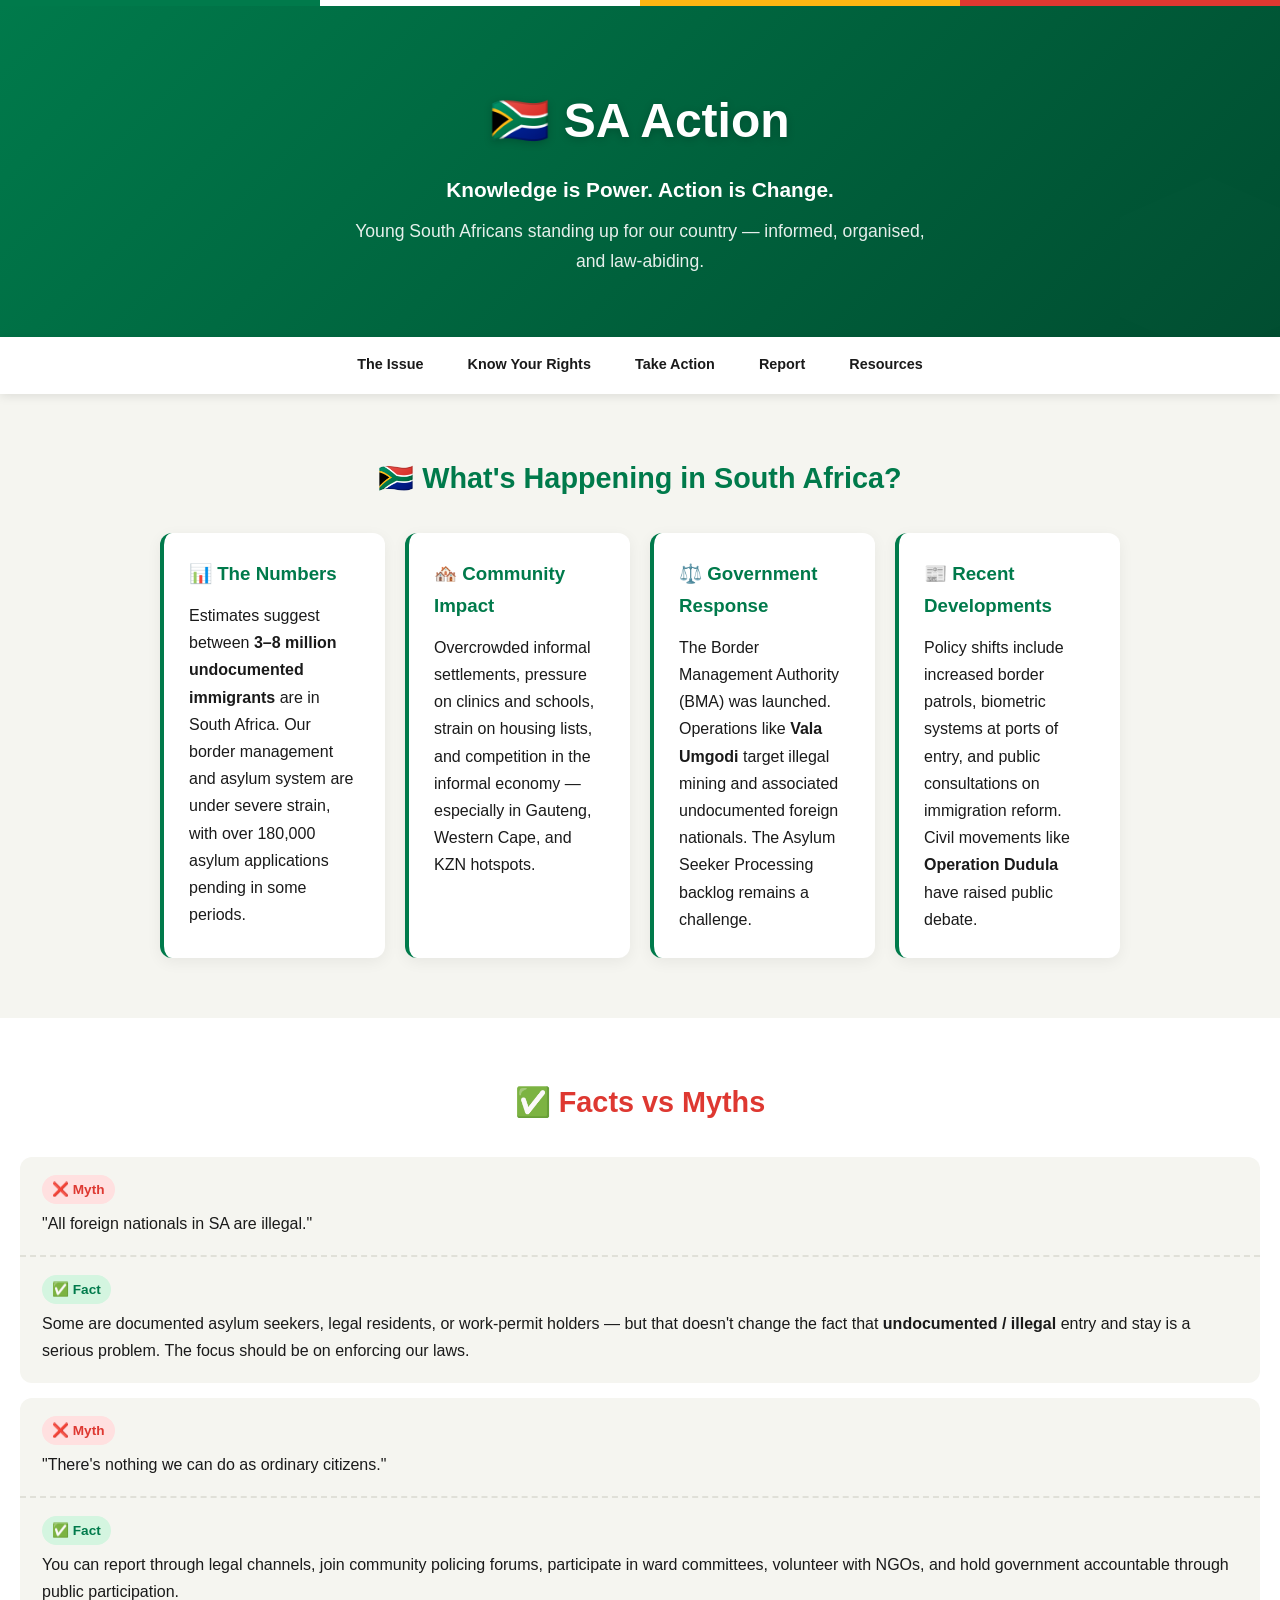
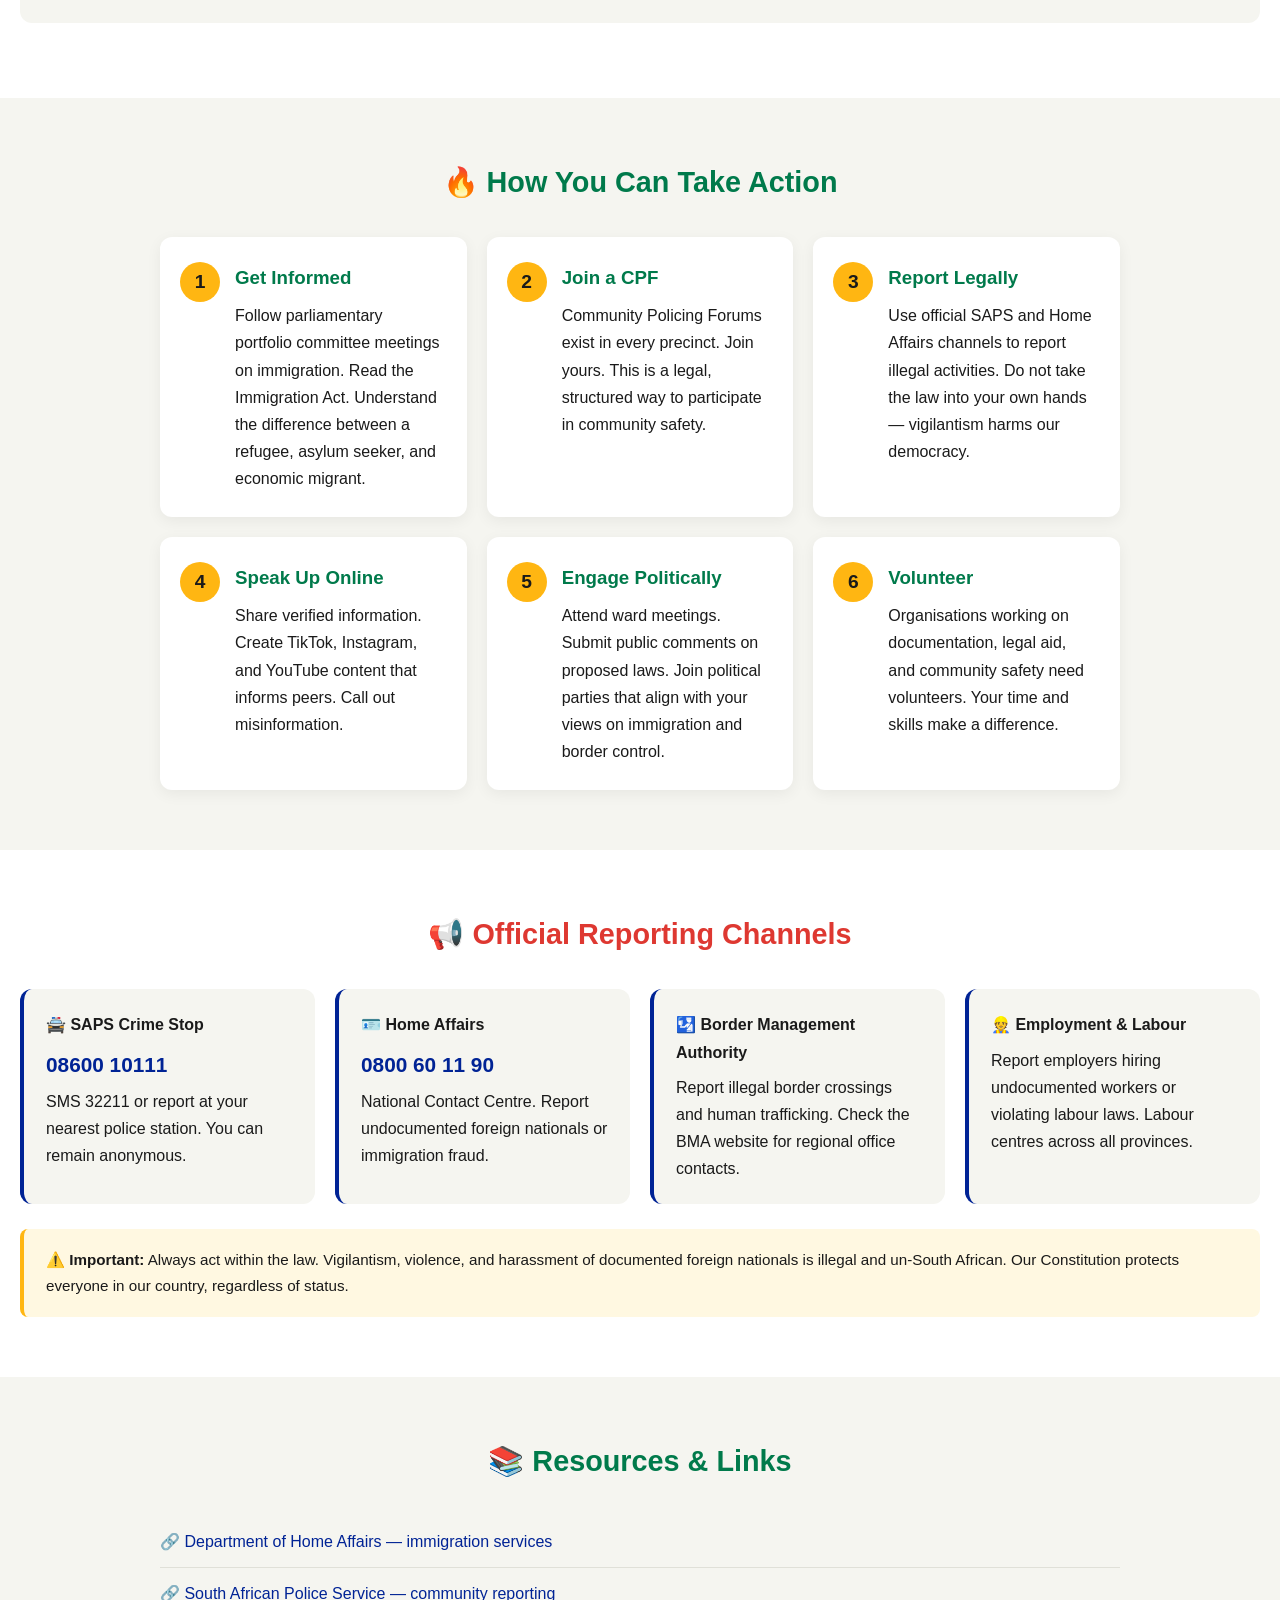
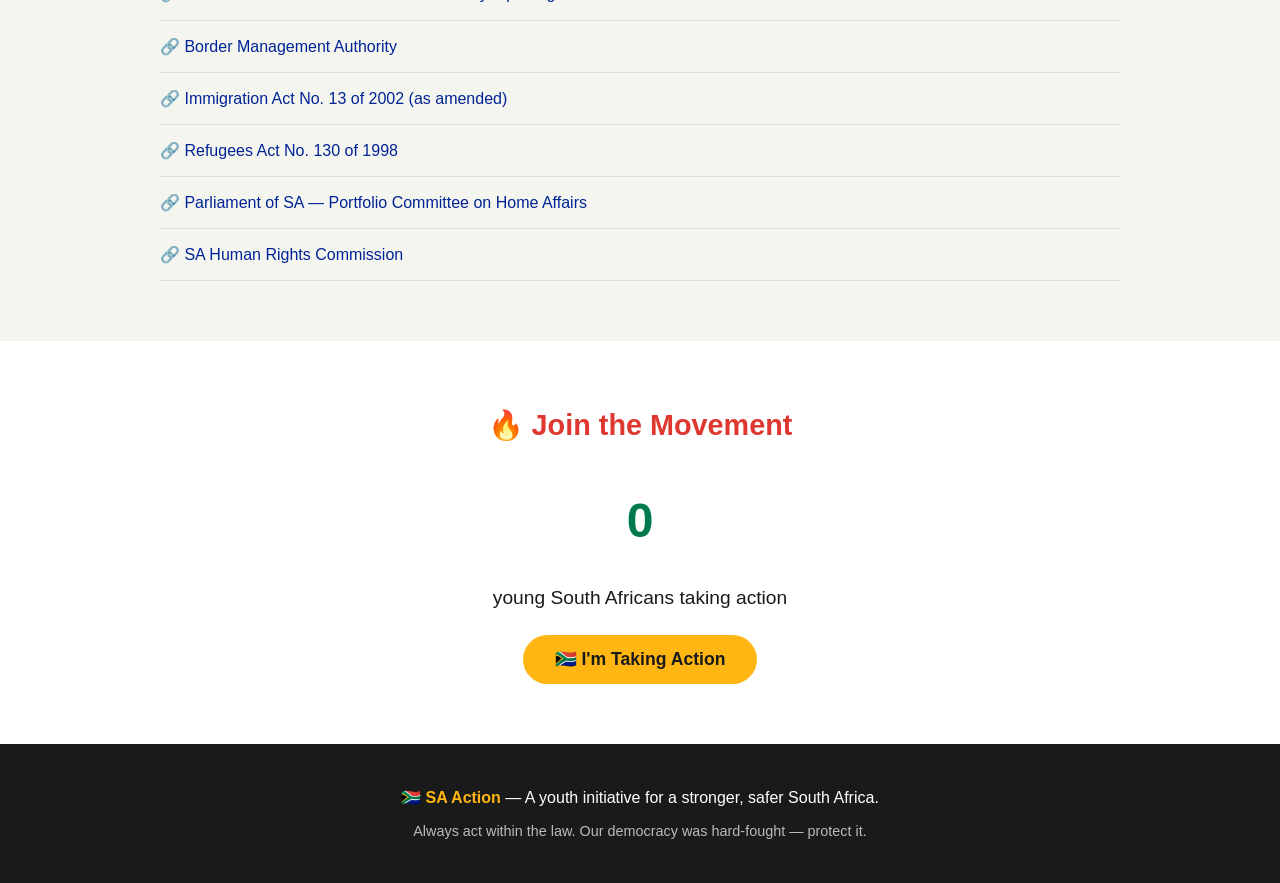
==== index.html @ 9933a2a9 "fix: 'many' -> 'some' in facts vs myths" ====
<!DOCTYPE html>
<html lang="en-ZA">
<head>
    <meta charset="UTF-8">
    <meta name="viewport" content="width=device-width, initial-scale=1.0">
    <title>SA Action — Youth for a Stronger South Africa 🇿🇦</title>
    <link rel="stylesheet" href="style.css">
</head>
<body>
    <header class="hero">
        <div class="flag-bar"></div>
        <div class="hero-content">
            <h1>🇿🇦 SA Action</h1>
            <p class="subtitle">Knowledge is Power. Action is Change.</p>
            <p class="tagline">Young South Africans standing up for our country — informed, organised, and law-abiding.</p>
        </div>
    </header>

    <nav class="nav-bar" id="navBar">
        <a href="#the-issue">The Issue</a>
        <a href="#know-your-rights">Know Your Rights</a>
        <a href="#take-action">Take Action</a>
        <a href="#report">Report</a>
        <a href="#resources">Resources</a>
    </nav>

    <main>
        <!-- SECTION 1: THE ISSUE -->
        <section id="the-issue" class="section">
            <h2>🇿🇦 What's Happening in South Africa?</h2>
            <div class="card-grid">
                <div class="card">
                    <h3>📊 The Numbers</h3>
                    <p>Estimates suggest between <strong>3–8 million undocumented immigrants</strong> are in South Africa. Our border management and asylum system are under severe strain, with over 180,000 asylum applications pending in some periods.</p>
                </div>
                <div class="card">
                    <h3>🏘️ Community Impact</h3>
                    <p>Overcrowded informal settlements, pressure on clinics and schools, strain on housing lists, and competition in the informal economy — especially in Gauteng, Western Cape, and KZN hotspots.</p>
                </div>
                <div class="card">
                    <h3>⚖️ Government Response</h3>
                    <p>The Border Management Authority (BMA) was launched. Operations like <strong>Vala Umgodi</strong> target illegal mining and associated undocumented foreign nationals. The Asylum Seeker Processing backlog remains a challenge.</p>
                </div>
                <div class="card">
                    <h3>📰 Recent Developments</h3>
                    <p>Policy shifts include increased border patrols, biometric systems at ports of entry, and public consultations on immigration reform. Civil movements like <strong>Operation Dudula</strong> have raised public debate.</p>
                </div>
            </div>
        </section>

        <!-- SECTION 2: FACTS vs MYTHS -->
        <section id="facts" class="section alt-bg">
            <h2>✅ Facts vs Myths</h2>
            <div class="fact-myth">
                <div class="myth">
                    <span class="label myth-label">❌ Myth</span>
                    <p>"All foreign nationals in SA are illegal."</p>
                </div>
                <div class="fact">
                    <span class="label fact-label">✅ Fact</span>
                    <p>Some are documented asylum seekers, legal residents, or work-permit holders — but that doesn't change the fact that <strong>undocumented / illegal</strong> entry and stay is a serious problem. The focus should be on enforcing our laws.</p>
                </div>
            </div>
            <div class="fact-myth">
                <div class="myth">
                    <span class="label myth-label">❌ Myth</span>
                    <p>"There's nothing we can do as ordinary citizens."</p>
                </div>
                <div class="fact">
                    <span class="label fact-label">✅ Fact</span>
                    <p>You can report through legal channels, join community policing forums, participate in ward committees, volunteer with NGOs, and hold government accountable through public participation.</p>
                </div>
            </div>
        </section>

        <!-- SECTION 3: TAKE ACTION -->
        <section id="take-action" class="section">
            <h2>🔥 How You Can Take Action</h2>
            <div class="action-steps">
                <div class="step">
                    <span class="step-num">1</span>
                    <h3>Get Informed</h3>
                    <p>Follow parliamentary portfolio committee meetings on immigration. Read the Immigration Act. Understand the difference between a refugee, asylum seeker, and economic migrant.</p>
                </div>
                <div class="step">
                    <span class="step-num">2</span>
                    <h3>Join a CPF</h3>
                    <p>Community Policing Forums exist in every precinct. Join yours. This is a legal, structured way to participate in community safety.</p>
                </div>
                <div class="step">
                    <span class="step-num">3</span>
                    <h3>Report Legally</h3>
                    <p>Use official SAPS and Home Affairs channels to report illegal activities. Do not take the law into your own hands — vigilantism harms our democracy.</p>
                </div>
                <div class="step">
                    <span class="step-num">4</span>
                    <h3>Speak Up Online</h3>
                    <p>Share verified information. Create TikTok, Instagram, and YouTube content that informs peers. Call out misinformation.</p>
                </div>
                <div class="step">
                    <span class="step-num">5</span>
                    <h3>Engage Politically</h3>
                    <p>Attend ward meetings. Submit public comments on proposed laws. Join political parties that align with your views on immigration and border control.</p>
                </div>
                <div class="step">
                    <span class="step-num">6</span>
                    <h3>Volunteer</h3>
                    <p>Organisations working on documentation, legal aid, and community safety need volunteers. Your time and skills make a difference.</p>
                </div>
            </div>
        </section>

        <!-- SECTION 4: REPORT -->
        <section id="report" class="section alt-bg">
            <h2>📢 Official Reporting Channels</h2>
            <div class="contact-grid">
                <div class="contact-card">
                    <h3>🚔 SAPS Crime Stop</h3>
                    <p class="phone">08600 10111</p>
                    <p>SMS 32211 or report at your nearest police station. You can remain anonymous.</p>
                </div>
                <div class="contact-card">
                    <h3>🪪 Home Affairs</h3>
                    <p class="phone">0800 60 11 90</p>
                    <p>National Contact Centre. Report undocumented foreign nationals or immigration fraud.</p>
                </div>
                <div class="contact-card">
                    <h3>🛂 Border Management Authority</h3>
                    <p>Report illegal border crossings and human trafficking. Check the BMA website for regional office contacts.</p>
                </div>
                <div class="contact-card">
                    <h3>👷 Employment & Labour</h3>
                    <p>Report employers hiring undocumented workers or violating labour laws. Labour centres across all provinces.</p>
                </div>
            </div>
            <div class="warning-box">
                <strong>⚠️ Important:</strong> Always act within the law. Vigilantism, violence, and harassment of documented foreign nationals is illegal and un-South African. Our Constitution protects everyone in our country, regardless of status.
            </div>
        </section>

        <!-- SECTION 5: RESOURCES -->
        <section id="resources" class="section">
            <h2>📚 Resources & Links</h2>
            <ul class="resource-list">
                <li><a href="#">🔗 Department of Home Affairs — immigration services</a></li>
                <li><a href="#">🔗 South African Police Service — community reporting</a></li>
                <li><a href="#">🔗 Border Management Authority</a></li>
                <li><a href="#">🔗 Immigration Act No. 13 of 2002 (as amended)</a></li>
                <li><a href="#">🔗 Refugees Act No. 130 of 1998</a></li>
                <li><a href="#">🔗 Parliament of SA — Portfolio Committee on Home Affairs</a></li>
                <li><a href="#">🔗 SA Human Rights Commission</a></li>
            </ul>
        </section>
    </main>

    <footer>
        <p>🇿🇦 <strong>SA Action</strong> — A youth initiative for a stronger, safer South Africa.</p>
        <p class="footer-note">Always act within the law. Our democracy was hard-fought — protect it.</p>
    </footer>

    <script src="script.js"></script>
</body>
</html>
---- style.css ----
/* ===== SA Action - Youth for a Stronger South Africa ===== */

:root {
    --green: #007A4B;
    --gold: #FFB612;
    --red: #DE3831;
    --blue: #002395;
    --black: #1a1a1a;
    --white: #ffffff;
    --off-white: #f5f5f0;
    --gray: #666;
    --light-gray: #e0e0d8;
}

* { margin: 0; padding: 0; box-sizing: border-box; }

body {
    font-family: -apple-system, BlinkMacSystemFont, 'Segoe UI', Roboto, sans-serif;
    line-height: 1.7;
    color: var(--black);
    background: var(--off-white);
}

/* ===== Flag Bar ===== */
.flag-bar {
    height: 6px;
    background: linear-gradient(90deg, var(--green) 0%, var(--green) 25%, var(--white) 25%, var(--white) 50%, var(--gold) 50%, var(--gold) 75%, var(--red) 75%, var(--red) 100%);
    position: absolute;
    top: 0;
    left: 0;
    right: 0;
}

/* ===== Hero ===== */
.hero {
    background: linear-gradient(135deg, var(--green), #004d30);
    color: var(--white);
    padding: 80px 20px 60px;
    text-align: center;
    position: relative;
    overflow: hidden;
}

.hero::after {
    content: '';
    position: absolute;
    bottom: -30px;
    right: -30px;
    width: 200px;
    height: 200px;
    background: url("data:image/svg+xml,%3Csvg xmlns='http://www.w3.org/2000/svg' viewBox='0 0 100 100'%3E%3Cpolygon points='50,5 95,25 95,75 50,95 5,75 5,25' fill='%23ffffff10'/%3E%3C/svg%3E") no-repeat;
    opacity: 0.1;
}

.hero h1 {
    font-size: 3em;
    margin-bottom: 10px;
    text-shadow: 0 2px 8px rgba(0,0,0,0.2);
}

.subtitle {
    font-size: 1.3em;
    font-weight: 600;
    margin-bottom: 10px;
}

.tagline {
    font-size: 1.1em;
    opacity: 0.9;
    max-width: 600px;
    margin: 0 auto;
}

/* ===== Navigation ===== */
.nav-bar {
    background: var(--white);
    display: flex;
    justify-content: center;
    gap: 0;
    padding: 0;
    position: sticky;
    top: 0;
    z-index: 100;
    box-shadow: 0 2px 10px rgba(0,0,0,0.1);
    overflow-x: auto;
}

.nav-bar a {
    color: var(--black);
    text-decoration: none;
    padding: 15px 22px;
    font-weight: 600;
    font-size: 0.9em;
    border-bottom: 3px solid transparent;
    transition: all 0.2s;
    white-space: nowrap;
}

.nav-bar a:hover {
    border-bottom-color: var(--gold);
    background: rgba(255, 182, 18, 0.1);
}

/* ===== Sections ===== */
.section {
    padding: 60px 20px;
    max-width: 1000px;
    margin: 0 auto;
}

.section h2 {
    font-size: 1.8em;
    margin-bottom: 30px;
    color: var(--green);
    text-align: center;
}

.alt-bg {
    background: var(--white);
    max-width: 100%;
    padding: 60px 20px;
}

.alt-bg h2 {
    color: var(--red);
}

/* ===== Card Grid ===== */
.card-grid {
    display: grid;
    grid-template-columns: repeat(auto-fit, minmax(220px, 1fr));
    gap: 20px;
}

.card {
    background: var(--white);
    padding: 25px;
    border-radius: 12px;
    box-shadow: 0 4px 15px rgba(0,0,0,0.06);
    border-left: 4px solid var(--green);
    transition: transform 0.2s;
}

.card:hover {
    transform: translateY(-3px);
}

.card h3 {
    margin-bottom: 12px;
    color: var(--green);
}

/* ===== Fact vs Myth ===== */
.fact-myth {
    background: var(--off-white);
    border-radius: 12px;
    margin-bottom: 15px;
    overflow: hidden;
}

.myth, .fact {
    padding: 18px 22px;
}

.myth {
    border-bottom: 2px dashed var(--light-gray);
}

.label {
    display: inline-block;
    font-weight: 700;
    font-size: 0.85em;
    padding: 3px 10px;
    border-radius: 20px;
    margin-bottom: 6px;
}

.myth-label { background: #ffe0e0; color: var(--red); }
.fact-label { background: #d4f5e0; color: var(--green); }

/* ===== Action Steps ===== */
.action-steps {
    display: grid;
    grid-template-columns: repeat(auto-fit, minmax(280px, 1fr));
    gap: 20px;
}

.step {
    background: var(--white);
    padding: 25px;
    border-radius: 12px;
    box-shadow: 0 4px 15px rgba(0,0,0,0.06);
    position: relative;
    padding-left: 75px;
}

.step-num {
    position: absolute;
    left: 20px;
    top: 25px;
    width: 40px;
    height: 40px;
    background: var(--gold);
    color: var(--black);
    border-radius: 50%;
    display: flex;
    align-items: center;
    justify-content: center;
    font-weight: 800;
    font-size: 1.2em;
}

.step h3 {
    margin-bottom: 8px;
    color: var(--green);
}

/* ===== Contact Grid ===== */
.contact-grid {
    display: grid;
    grid-template-columns: repeat(auto-fit, minmax(220px, 1fr));
    gap: 20px;
    margin-bottom: 25px;
}

.contact-card {
    background: var(--off-white);
    padding: 22px;
    border-radius: 12px;
    border-left: 4px solid var(--blue);
}

.contact-card h3 {
    margin-bottom: 8px;
    font-size: 1em;
}

.phone {
    font-size: 1.3em;
    font-weight: 700;
    color: var(--blue);
    margin-bottom: 6px;
}

/* ===== Warning ===== */
.warning-box {
    background: #fff8e1;
    border-left: 4px solid var(--gold);
    padding: 18px 22px;
    border-radius: 8px;
    font-size: 0.95em;
}

/* ===== Resource List ===== */
.resource-list {
    list-style: none;
}

.resource-list li {
    padding: 12px 0;
    border-bottom: 1px solid var(--light-gray);
}

.resource-list a {
    color: var(--blue);
    text-decoration: none;
    font-weight: 500;
}

.resource-list a:hover {
    color: var(--green);
    text-decoration: underline;
}

/* ===== Footer ===== */
footer {
    background: var(--black);
    color: var(--white);
    text-align: center;
    padding: 40px 20px;
}

footer strong {
    color: var(--gold);
}

.footer-note {
    font-size: 0.9em;
    opacity: 0.7;
    margin-top: 8px;
}

/* ===== Responsive ===== */
@media (max-width: 600px) {
    .hero h1 { font-size: 2.2em; }
    .nav-bar a { padding: 12px 14px; font-size: 0.8em; }
    .section { padding: 40px 16px; }
    .step { padding-left: 65px; }
    .step-num { left: 15px; }
}
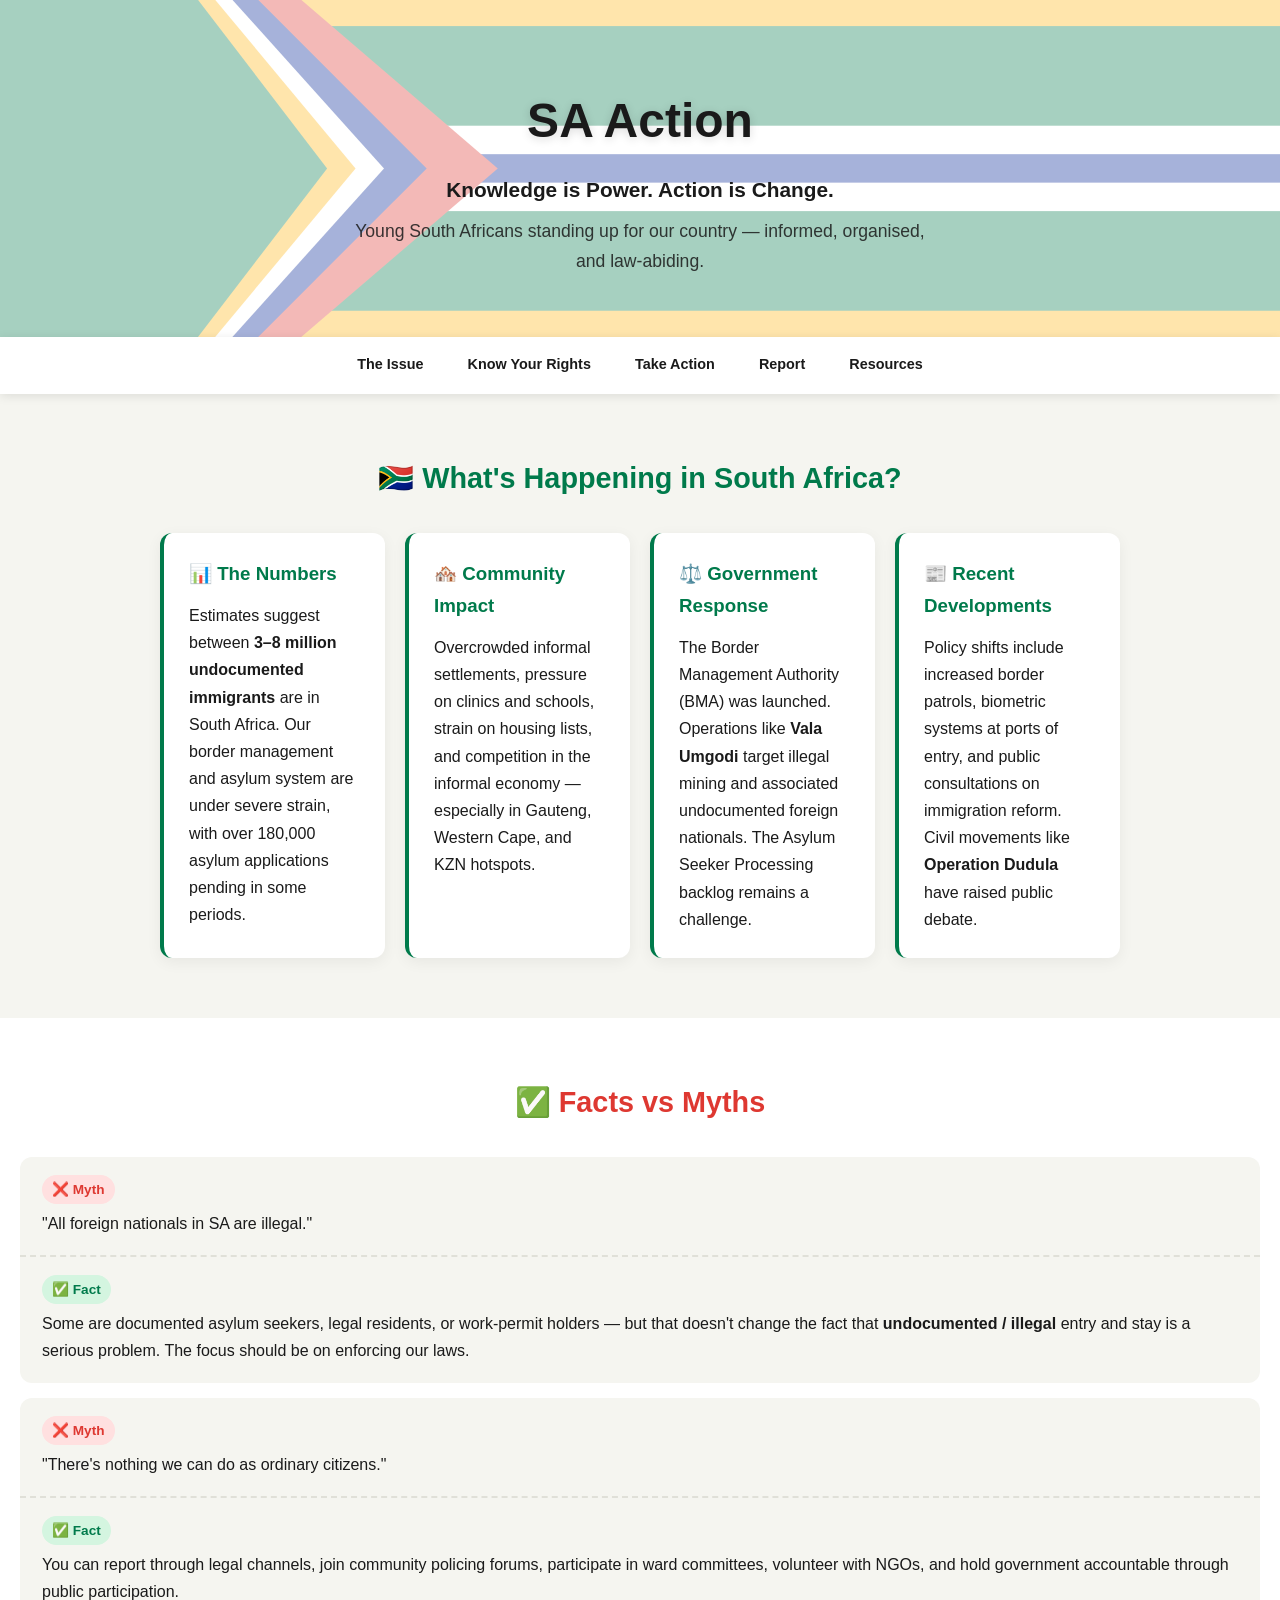
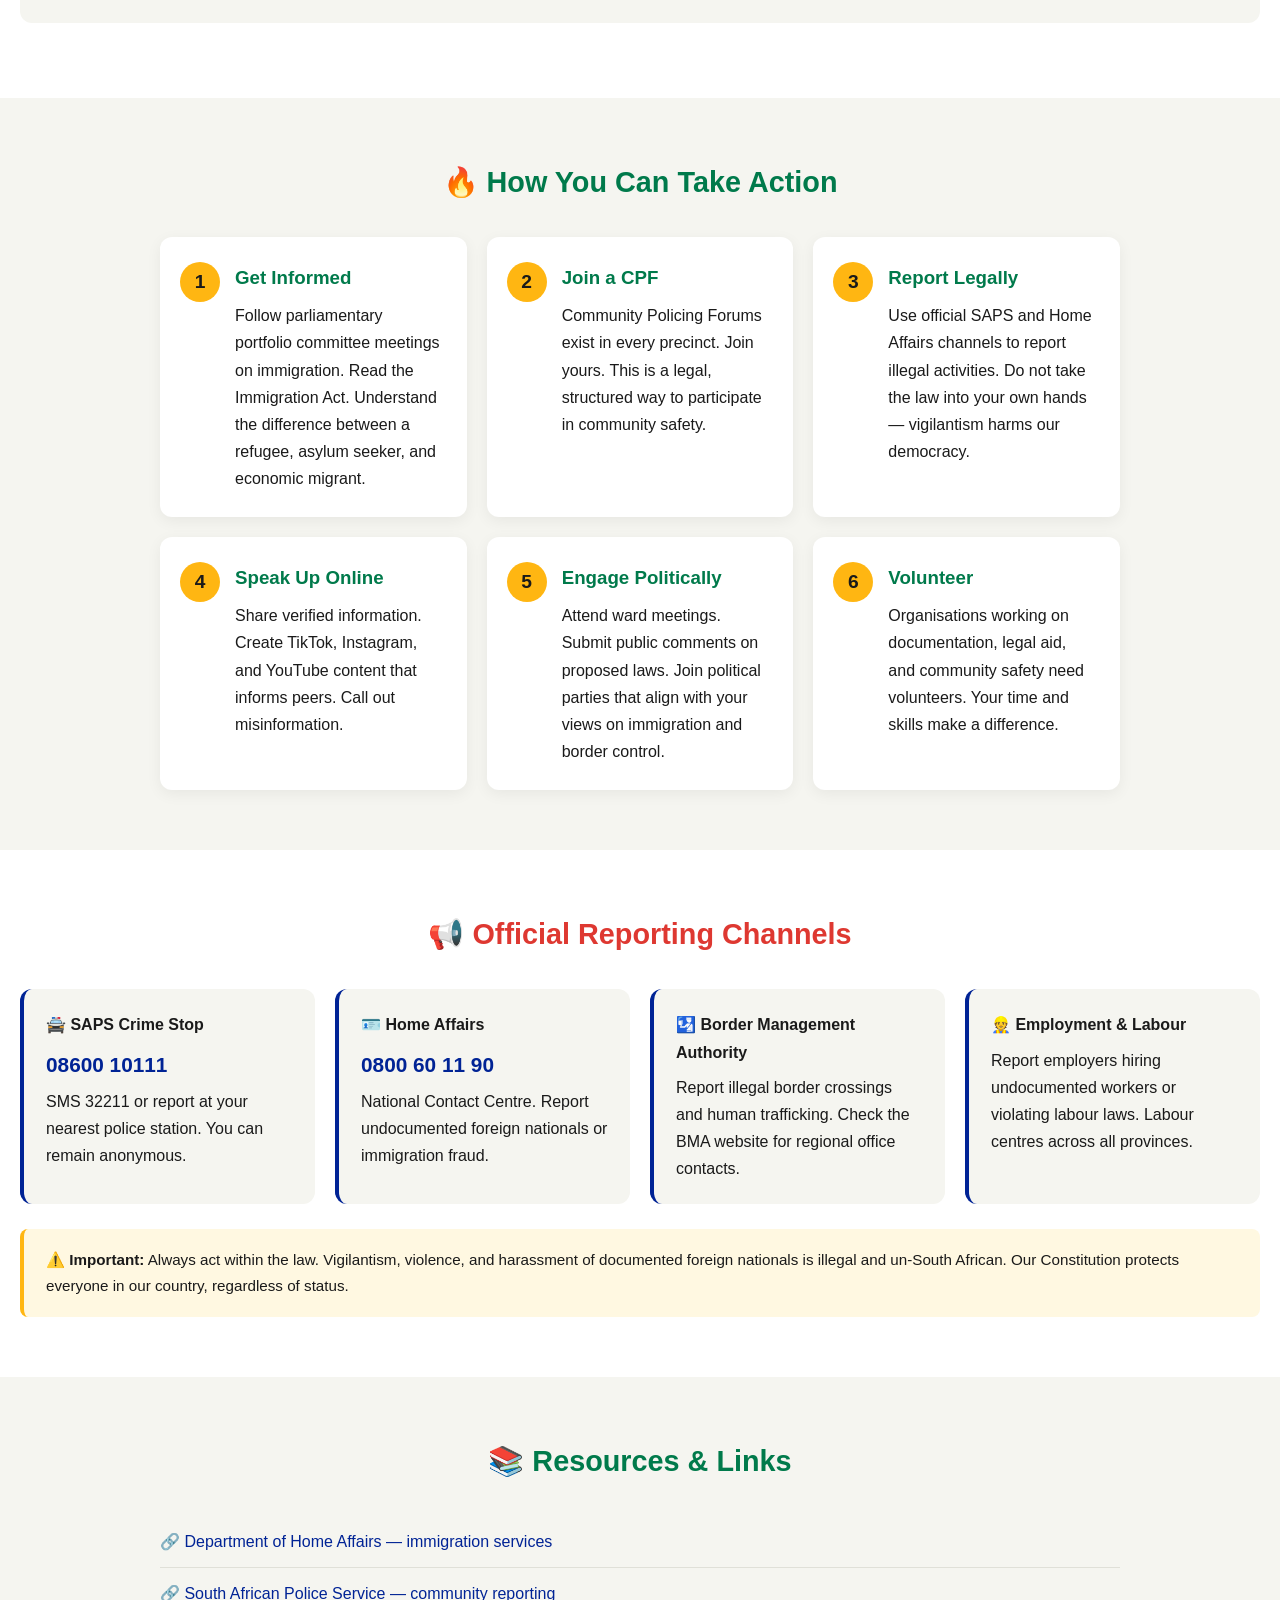
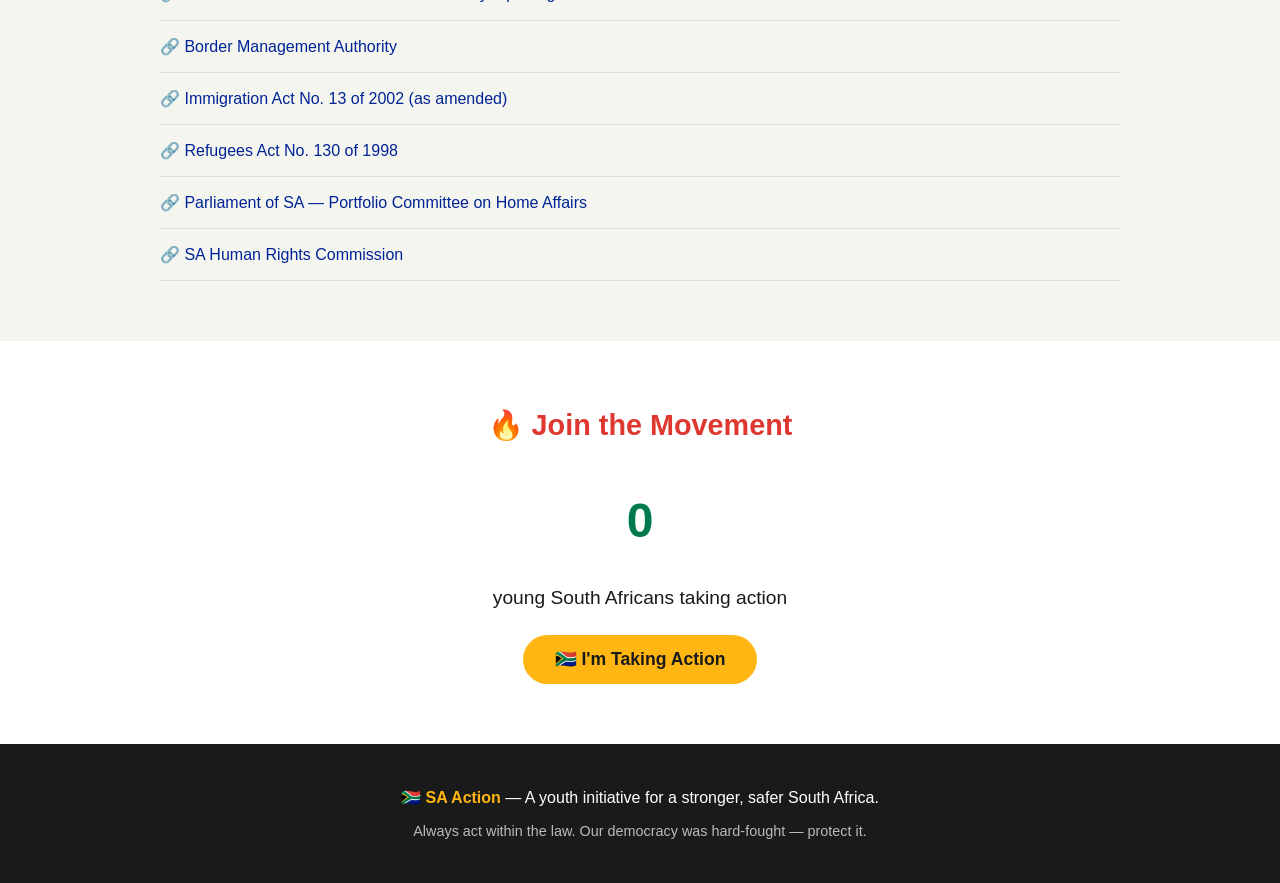
==== commit 7c5f38ac: "feat: SA flag hero background, remove ZA from heading" ====
--- a/index.html
+++ b/index.html
@@ -8,9 +8,8 @@
 </head>
 <body>
     <header class="hero">
-        <div class="flag-bar"></div>
         <div class="hero-content">
-            <h1>🇿🇦 SA Action</h1>
+            <h1>SA Action</h1>
             <p class="subtitle">Knowledge is Power. Action is Change.</p>
             <p class="tagline">Young South Africans standing up for our country — informed, organised, and law-abiding.</p>
         </div>
--- a/style.css
+++ b/style.css
@@ -21,24 +21,26 @@
     background: var(--off-white);
 }
 
-/* ===== Flag Bar ===== */
-.flag-bar {
-    height: 6px;
-    background: linear-gradient(90deg, var(--green) 0%, var(--green) 25%, var(--white) 25%, var(--white) 50%, var(--gold) 50%, var(--gold) 75%, var(--red) 75%, var(--red) 100%);
-    position: absolute;
-    top: 0;
-    left: 0;
-    right: 0;
-}
-
 /* ===== Hero ===== */
 .hero {
-    background: linear-gradient(135deg, var(--green), #004d30);
-    color: var(--white);
+    background: #fff url("data:image/svg+xml,%3Csvg xmlns='http://www.w3.org/2000/svg' viewBox='0 0 900 600'%3E%3Crect fill='%23DE3831' width='900' height='600'/%3E%3Crect fill='%23FFB612' width='900' height='400' y='100'/%3E%3Crect fill='%23007A4B' width='900' height='200' y='200'/%3E%3Crect fill='%23fff' width='900' height='60' y='270'/%3E%3Crect fill='%23002395' width='900' height='20' y='290'/%3E%3Cpolygon fill='%23DE3831' points='0,0 350,300 0,600'/%3E%3Cpolygon fill='%23002395' points='0,0 300,300 0,600'/%3E%3Cpolygon fill='%23fff' points='0,0 270,300 0,600'/%3E%3Cpolygon fill='%23FFB612' points='0,0 250,300 0,600'/%3E%3Cpolygon fill='%23007A4B' points='0,0 230,300 0,600'/%3E%3C/svg%3E") no-repeat center center / cover;
+    color: var(--black);
     padding: 80px 20px 60px;
     text-align: center;
     position: relative;
     overflow: hidden;
+}
+
+.hero::before {
+    content: '';
+    position: absolute;
+    inset: 0;
+    background: rgba(255,255,255,0.65);
+}
+
+.hero-content {
+    position: relative;
+    z-index: 1;
 }
 
 .hero::after {
@@ -55,7 +57,7 @@
 .hero h1 {
     font-size: 3em;
     margin-bottom: 10px;
-    text-shadow: 0 2px 8px rgba(0,0,0,0.2);
+    text-shadow: 0 2px 10px rgba(0,0,0,0.15);
 }
 
 .subtitle {
@@ -66,9 +68,10 @@
 
 .tagline {
     font-size: 1.1em;
-    opacity: 0.9;
+    opacity: 0.85;
     max-width: 600px;
     margin: 0 auto;
+    font-weight: 500;
 }
 
 /* ===== Navigation ===== */
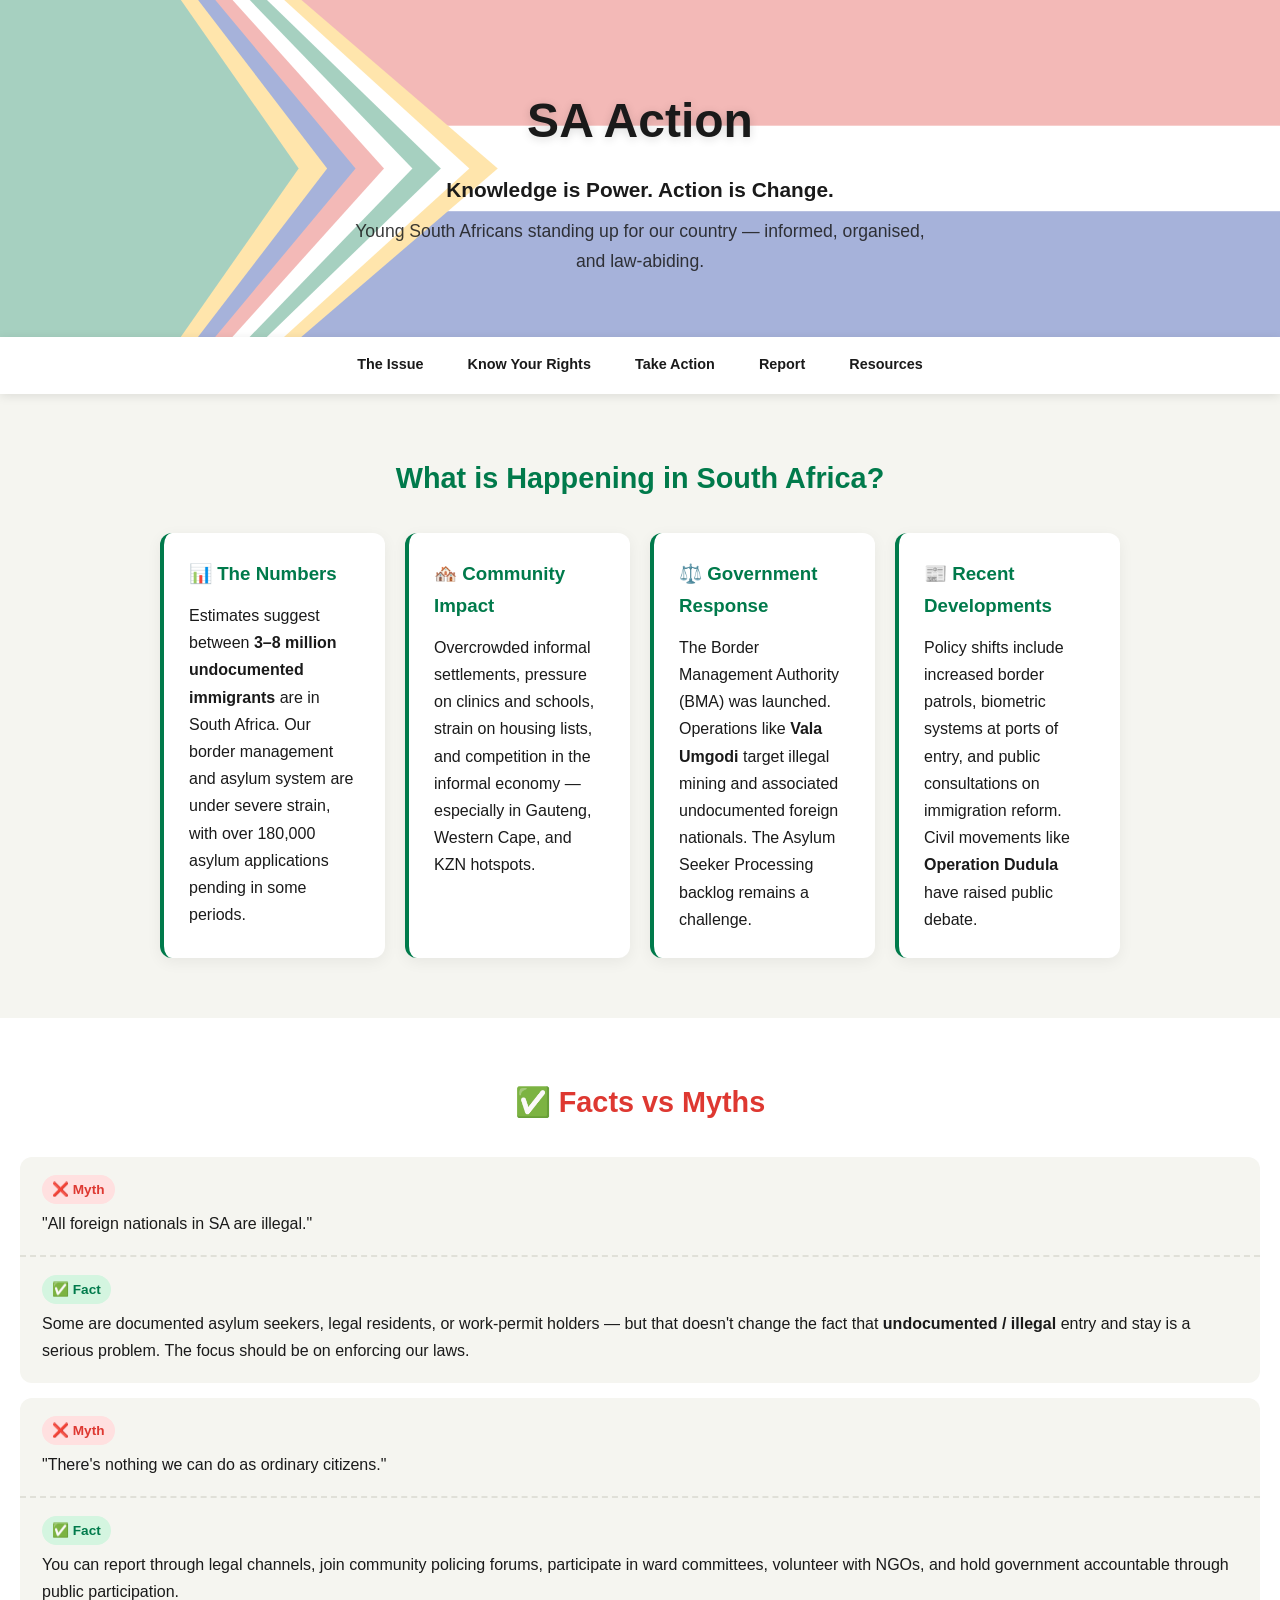
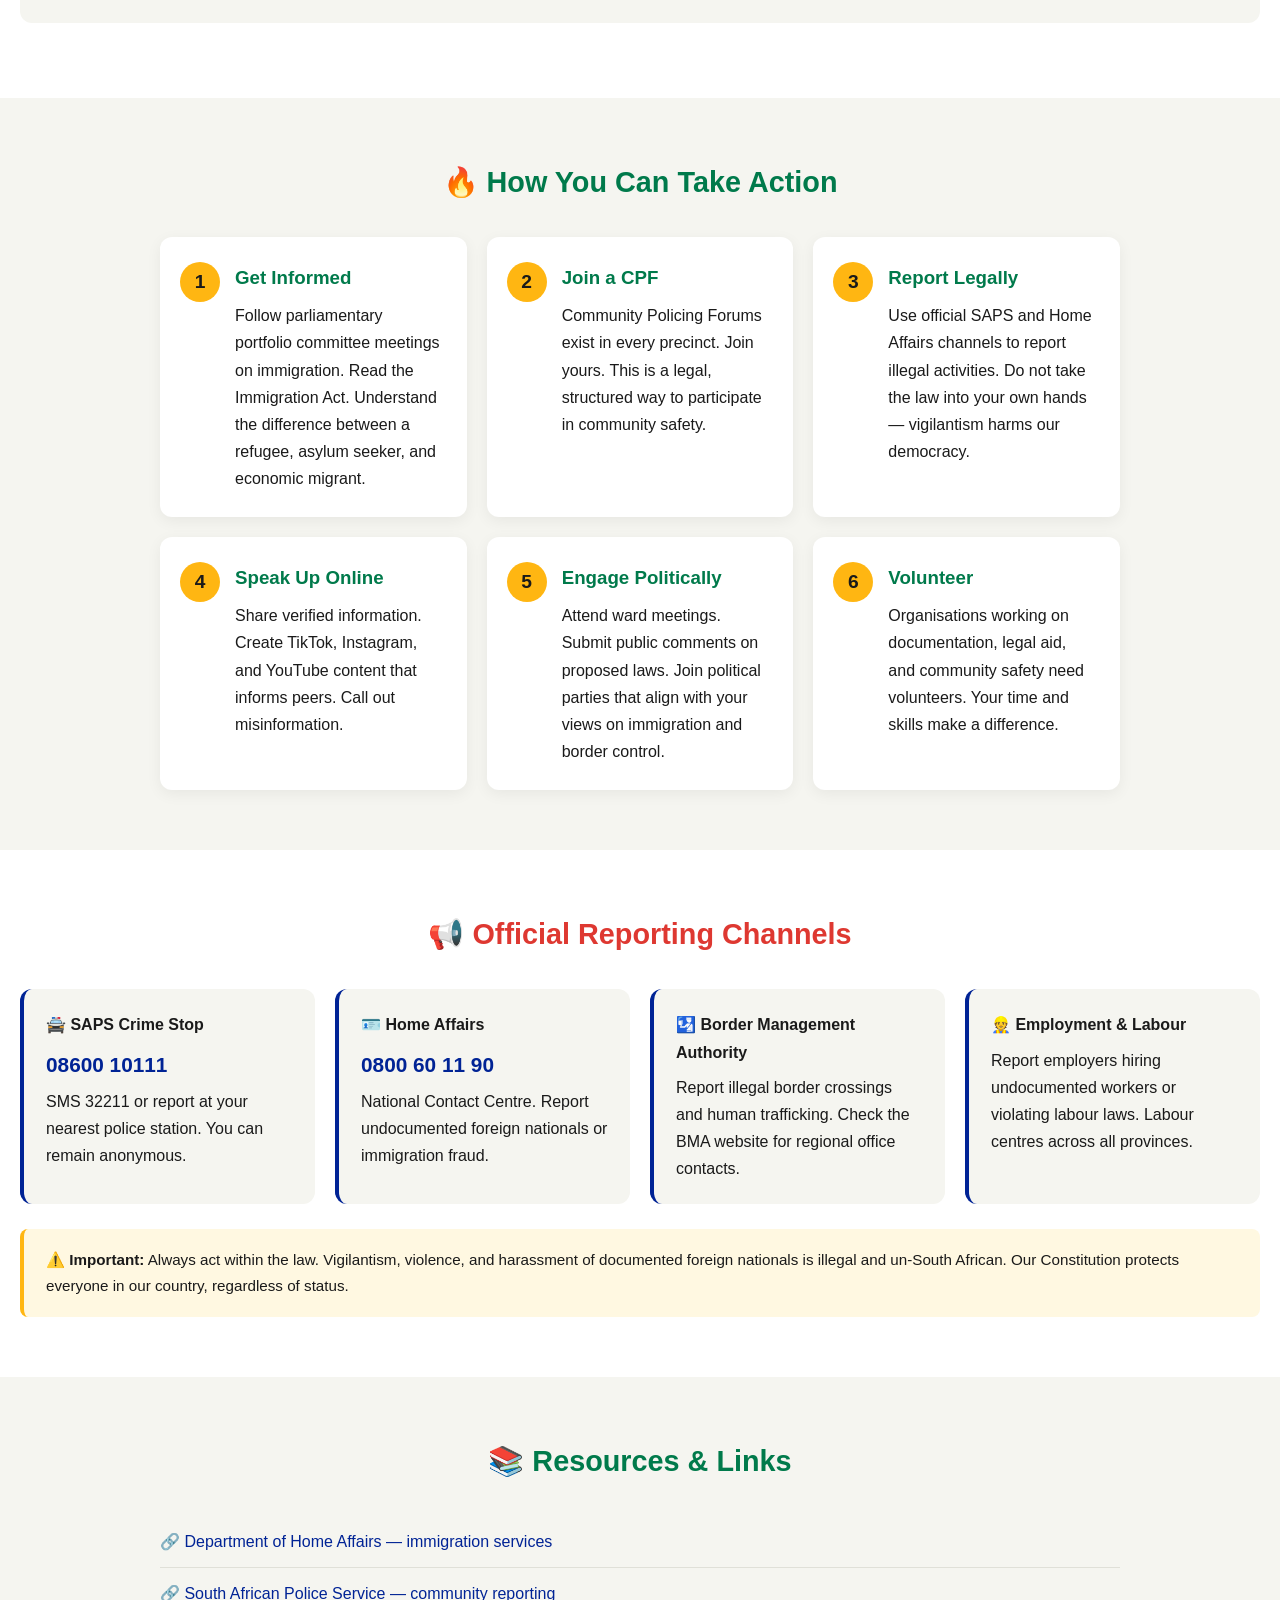
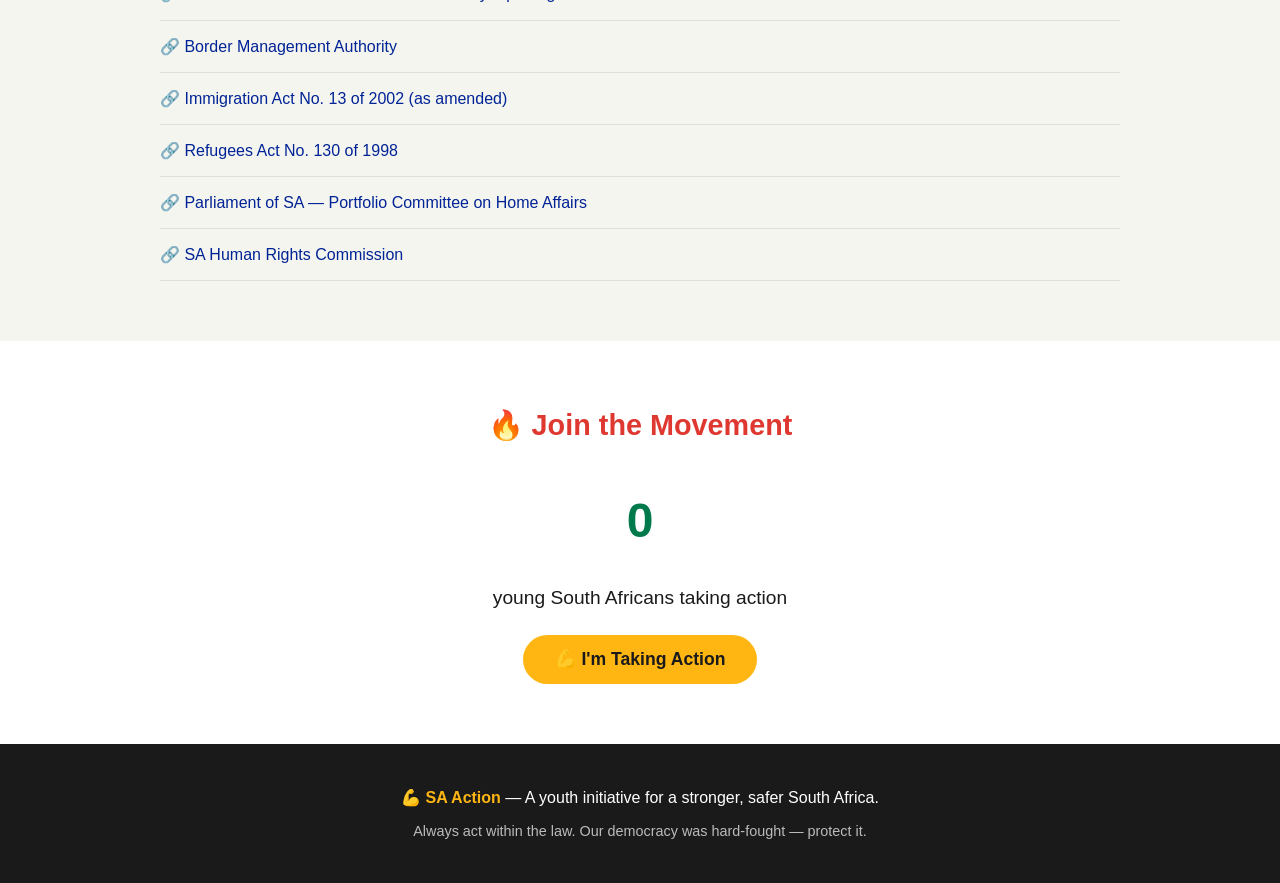
==== commit 304d6cb4: "fix: flag colors, headings, button and footer text" ====
--- a/index.html
+++ b/index.html
@@ -26,7 +26,7 @@
     <main>
         <!-- SECTION 1: THE ISSUE -->
         <section id="the-issue" class="section">
-            <h2>🇿🇦 What's Happening in South Africa?</h2>
+            <h2>What is Happening in South Africa?</h2>
             <div class="card-grid">
                 <div class="card">
                     <h3>📊 The Numbers</h3>
@@ -153,7 +153,7 @@
     </main>
 
     <footer>
-        <p>🇿🇦 <strong>SA Action</strong> — A youth initiative for a stronger, safer South Africa.</p>
+        <p>💪 <strong>SA Action</strong> — A youth initiative for a stronger, safer South Africa.</p>
         <p class="footer-note">Always act within the law. Our democracy was hard-fought — protect it.</p>
     </footer>
 
--- a/style.css
+++ b/style.css
@@ -23,7 +23,7 @@
 
 /* ===== Hero ===== */
 .hero {
-    background: #fff url("data:image/svg+xml,%3Csvg xmlns='http://www.w3.org/2000/svg' viewBox='0 0 900 600'%3E%3Crect fill='%23DE3831' width='900' height='600'/%3E%3Crect fill='%23FFB612' width='900' height='400' y='100'/%3E%3Crect fill='%23007A4B' width='900' height='200' y='200'/%3E%3Crect fill='%23fff' width='900' height='60' y='270'/%3E%3Crect fill='%23002395' width='900' height='20' y='290'/%3E%3Cpolygon fill='%23DE3831' points='0,0 350,300 0,600'/%3E%3Cpolygon fill='%23002395' points='0,0 300,300 0,600'/%3E%3Cpolygon fill='%23fff' points='0,0 270,300 0,600'/%3E%3Cpolygon fill='%23FFB612' points='0,0 250,300 0,600'/%3E%3Cpolygon fill='%23007A4B' points='0,0 230,300 0,600'/%3E%3C/svg%3E") no-repeat center center / cover;
+    background: #fff url("data:image/svg+xml,%3Csvg xmlns='http://www.w3.org/2000/svg' viewBox='0 0 900 600'%3E%3Crect width='900' height='600' fill='%23002395'/%3E%3Crect width='900' height='300' fill='%23DE3831'/%3E%3Crect y='270' width='900' height='60' fill='%23fff'/%3E%3Crect y='300' width='900' height='30' fill='%23fff'/%3E%3Cpolygon points='0,0 350,300 0,600' fill='%23FFB612'/%3E%3Cpolygon points='0,0 330,300 0,600' fill='%23fff'/%3E%3Cpolygon points='0,0 310,300 0,600' fill='%23007A4B'/%3E%3Cpolygon points='0,0 290,300 0,600' fill='%23fff'/%3E%3Cpolygon points='0,0 270,300 0,600' fill='%23DE3831'/%3E%3Cpolygon points='0,0 250,300 0,600' fill='%23002395'/%3E%3Cpolygon points='0,0 230,300 0,600' fill='%23FFB612'/%3E%3Cpolygon points='0,0 210,300 0,600' fill='%23007A4B'/%3E%3C/svg%3E") no-repeat center center / cover;
     color: var(--black);
     padding: 80px 20px 60px;
     text-align: center;
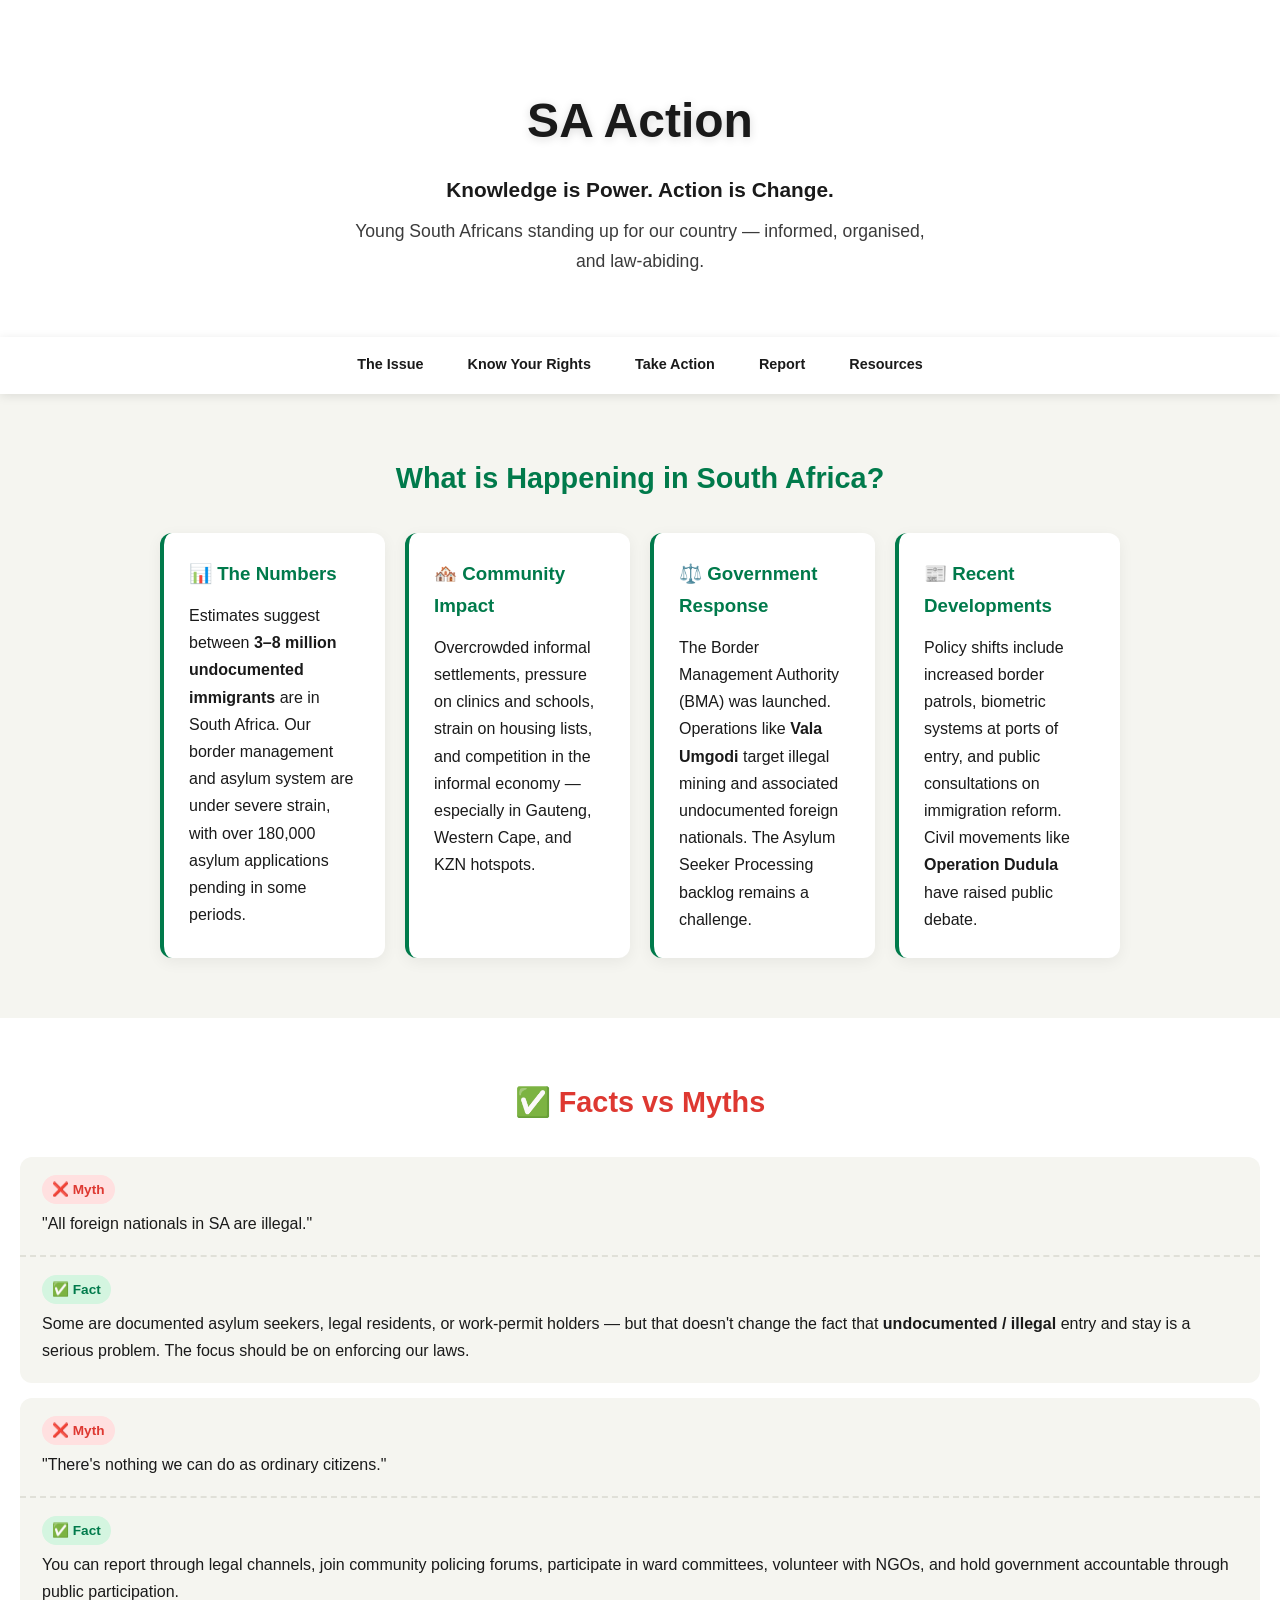
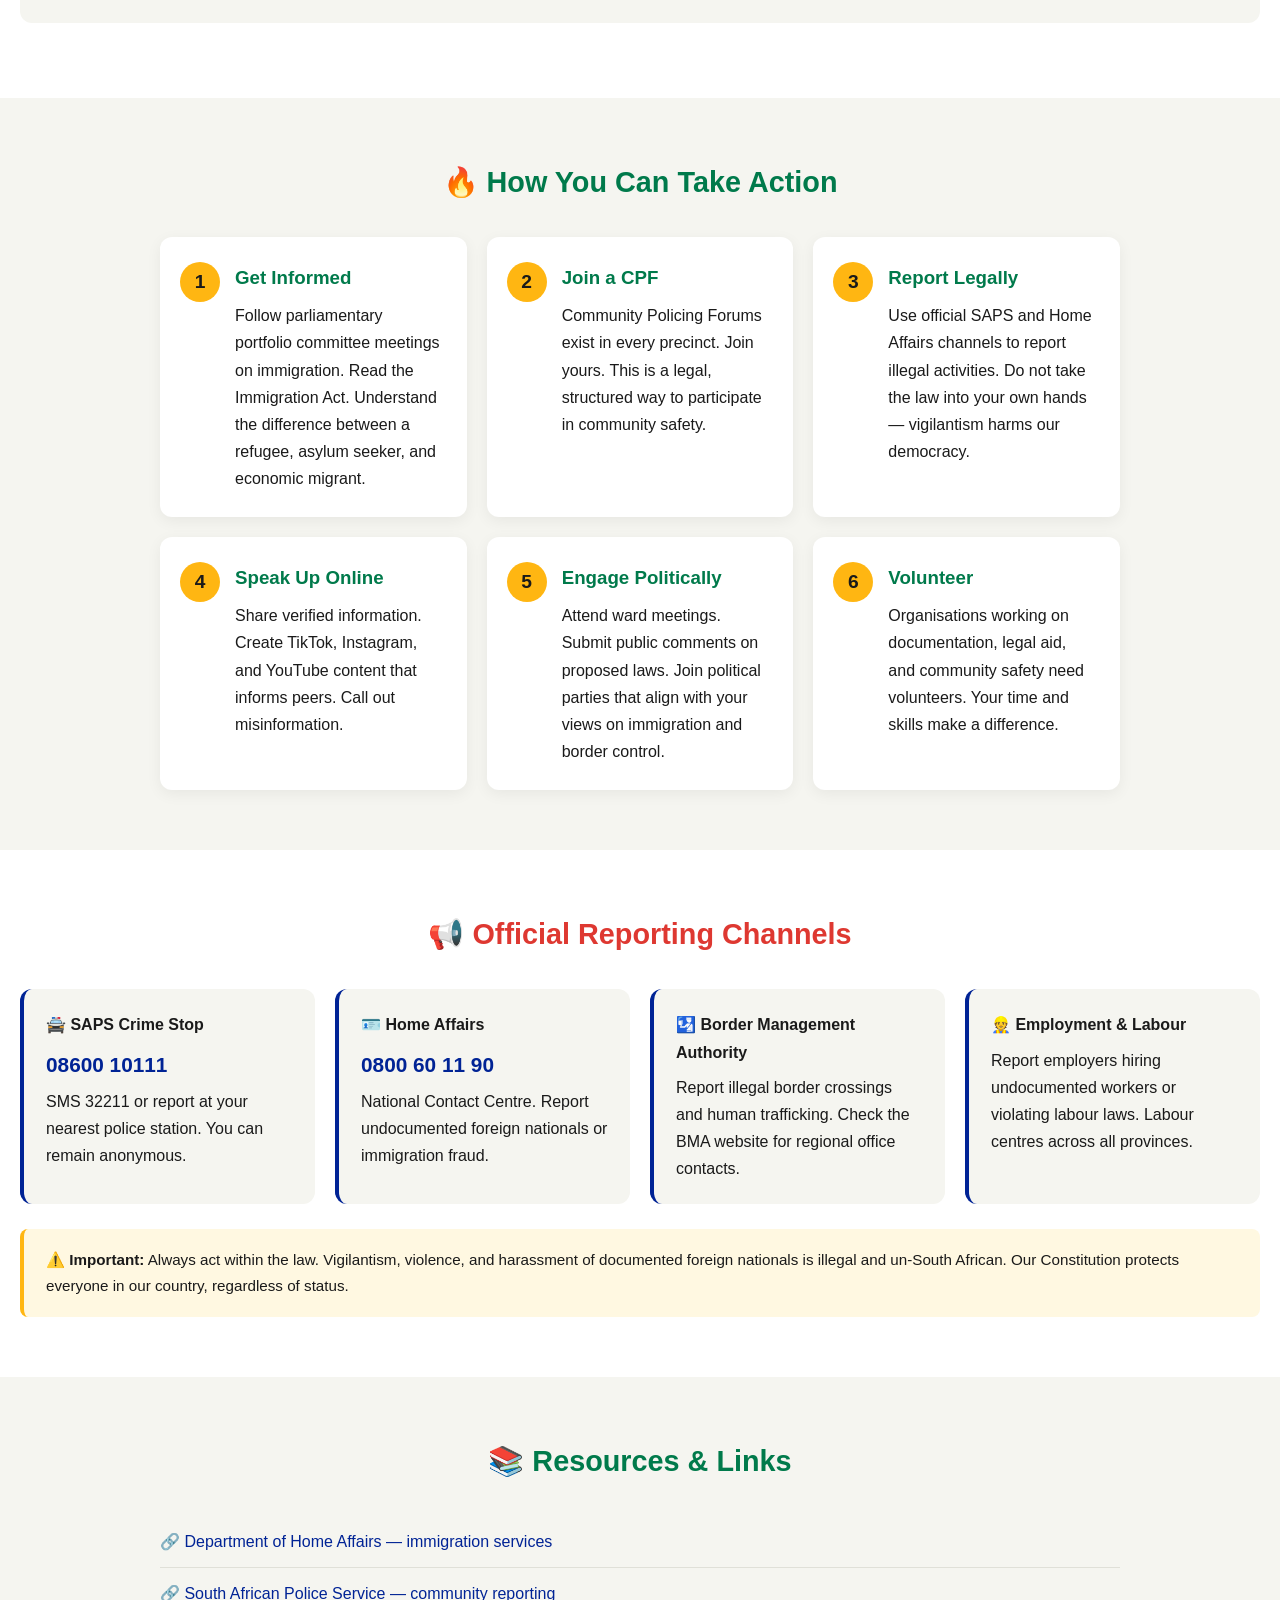
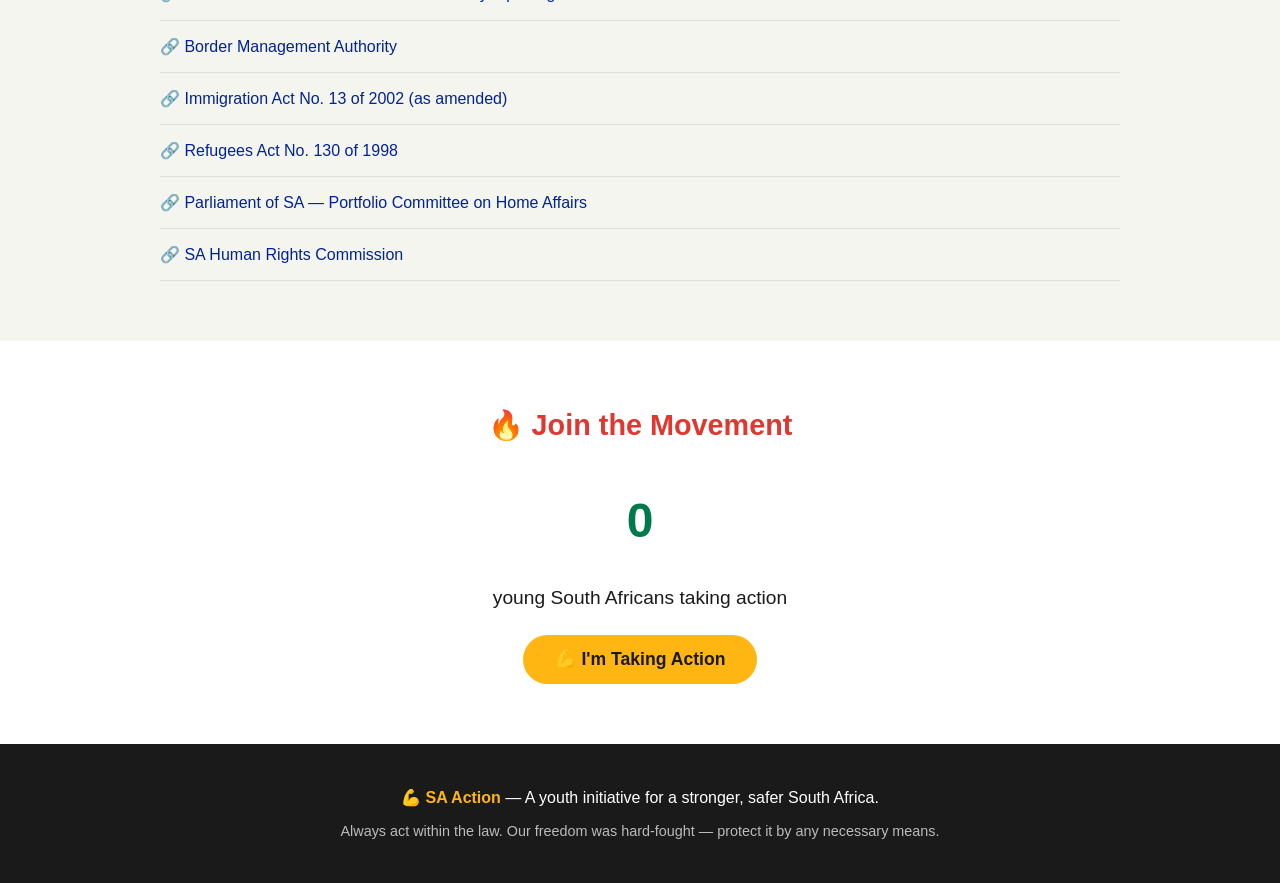
==== commit 286135b7: "fix: real SA flag from Wikimedia, democracy->freedom in footer" ====
--- a/index.html
+++ b/index.html
@@ -154,7 +154,7 @@
 
     <footer>
         <p>💪 <strong>SA Action</strong> — A youth initiative for a stronger, safer South Africa.</p>
-        <p class="footer-note">Always act within the law. Our democracy was hard-fought — protect it.</p>
+        <p class="footer-note">Always act within the law. Our freedom was hard-fought — protect it by any necessary means.</p>
     </footer>
 
     <script src="script.js"></script>
--- a/style.css
+++ b/style.css
@@ -23,7 +23,7 @@
 
 /* ===== Hero ===== */
 .hero {
-    background: #fff url("data:image/svg+xml,%3Csvg xmlns='http://www.w3.org/2000/svg' viewBox='0 0 900 600'%3E%3Crect width='900' height='600' fill='%23002395'/%3E%3Crect width='900' height='300' fill='%23DE3831'/%3E%3Crect y='270' width='900' height='60' fill='%23fff'/%3E%3Crect y='300' width='900' height='30' fill='%23fff'/%3E%3Cpolygon points='0,0 350,300 0,600' fill='%23FFB612'/%3E%3Cpolygon points='0,0 330,300 0,600' fill='%23fff'/%3E%3Cpolygon points='0,0 310,300 0,600' fill='%23007A4B'/%3E%3Cpolygon points='0,0 290,300 0,600' fill='%23fff'/%3E%3Cpolygon points='0,0 270,300 0,600' fill='%23DE3831'/%3E%3Cpolygon points='0,0 250,300 0,600' fill='%23002395'/%3E%3Cpolygon points='0,0 230,300 0,600' fill='%23FFB612'/%3E%3Cpolygon points='0,0 210,300 0,600' fill='%23007A4B'/%3E%3C/svg%3E") no-repeat center center / cover;
+    background: #fff url("https://upload.wikimedia.org/wikipedia/commons/a/af/Flag_of_South_Africa.svg") no-repeat center center / cover;
     color: var(--black);
     padding: 80px 20px 60px;
     text-align: center;
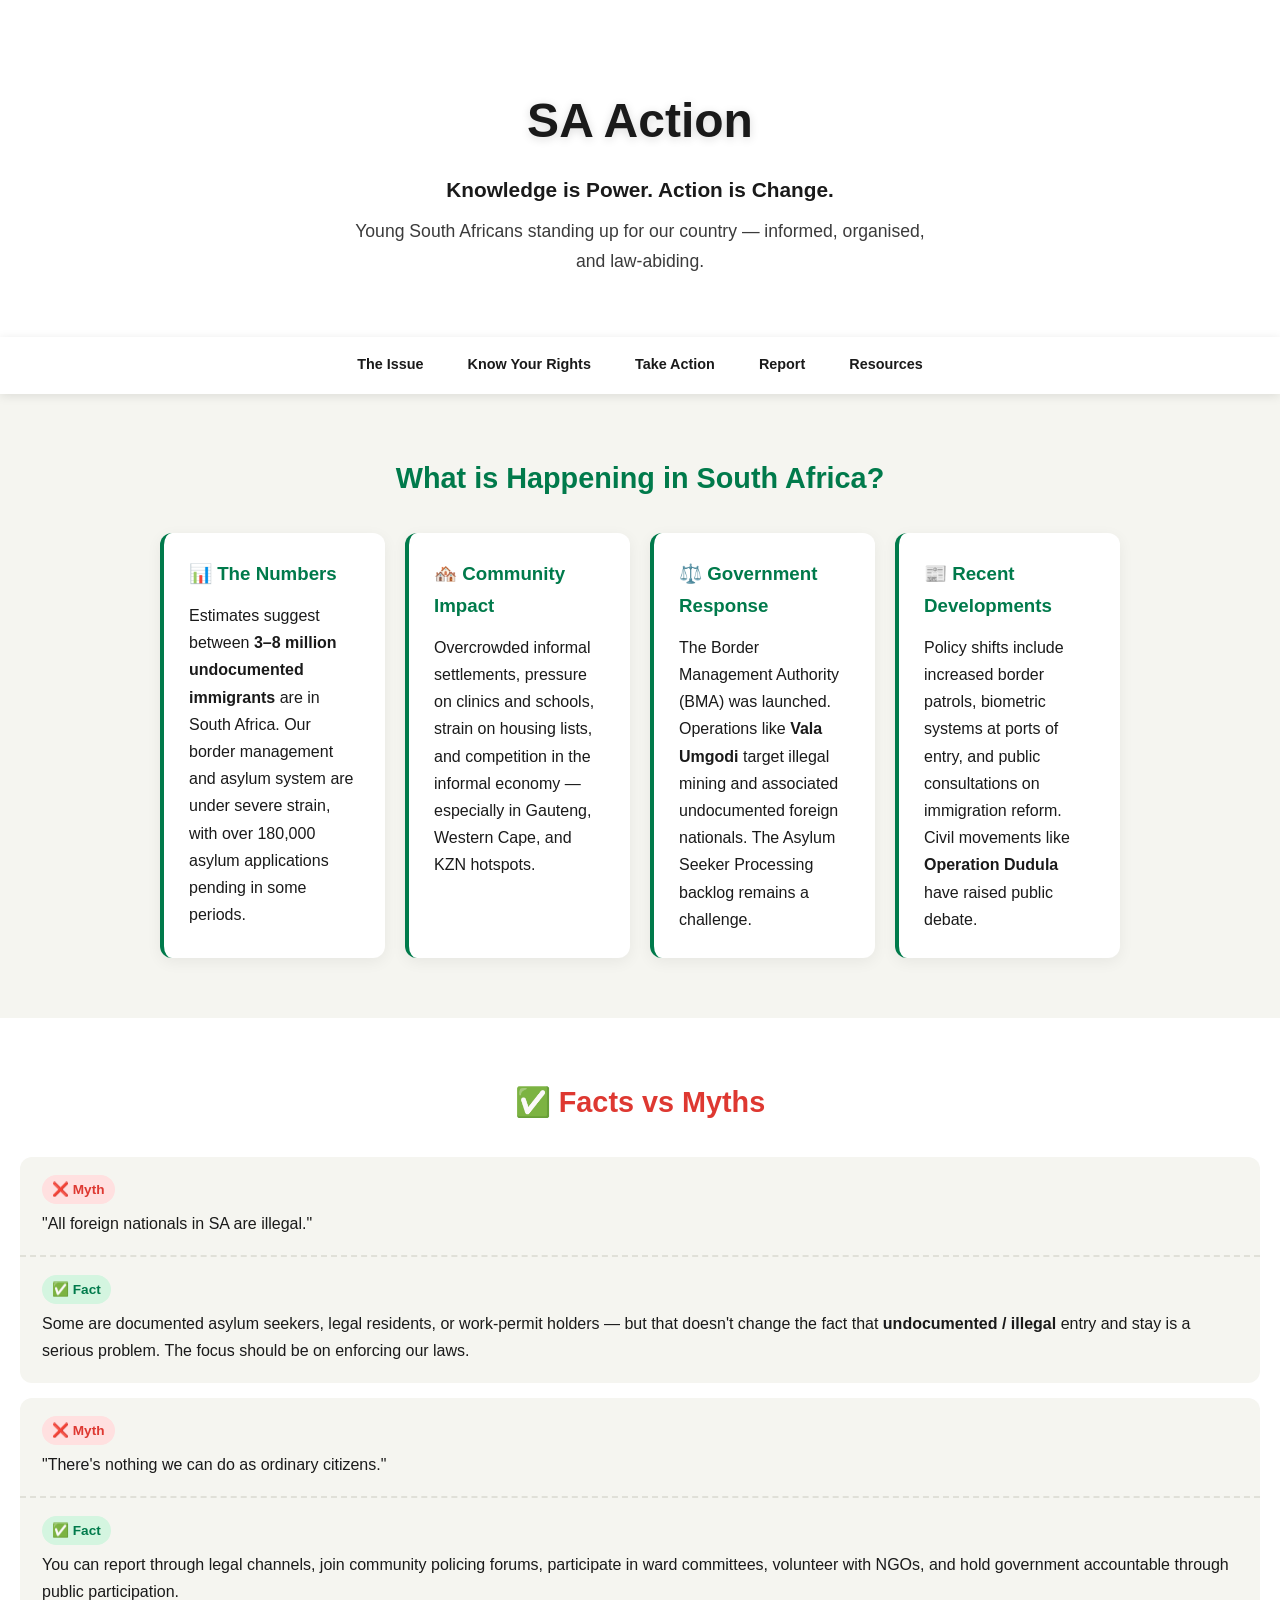
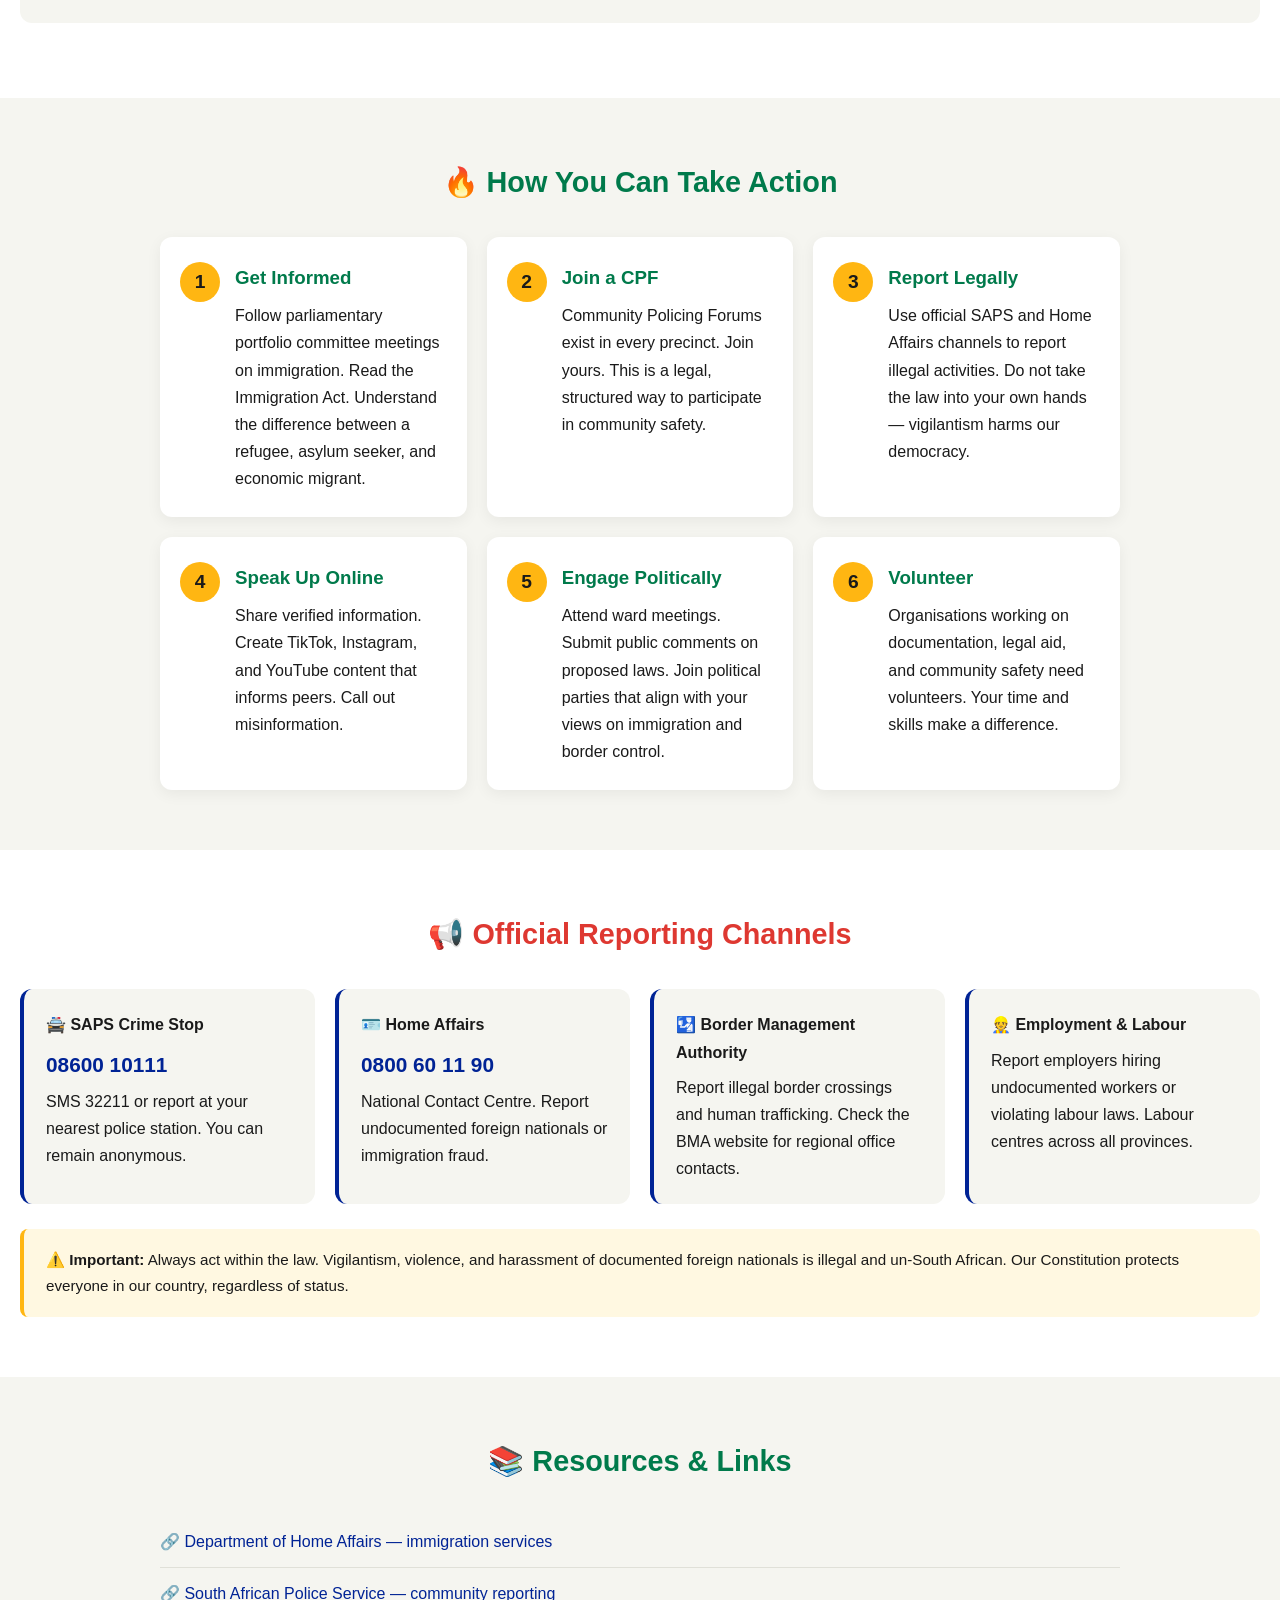
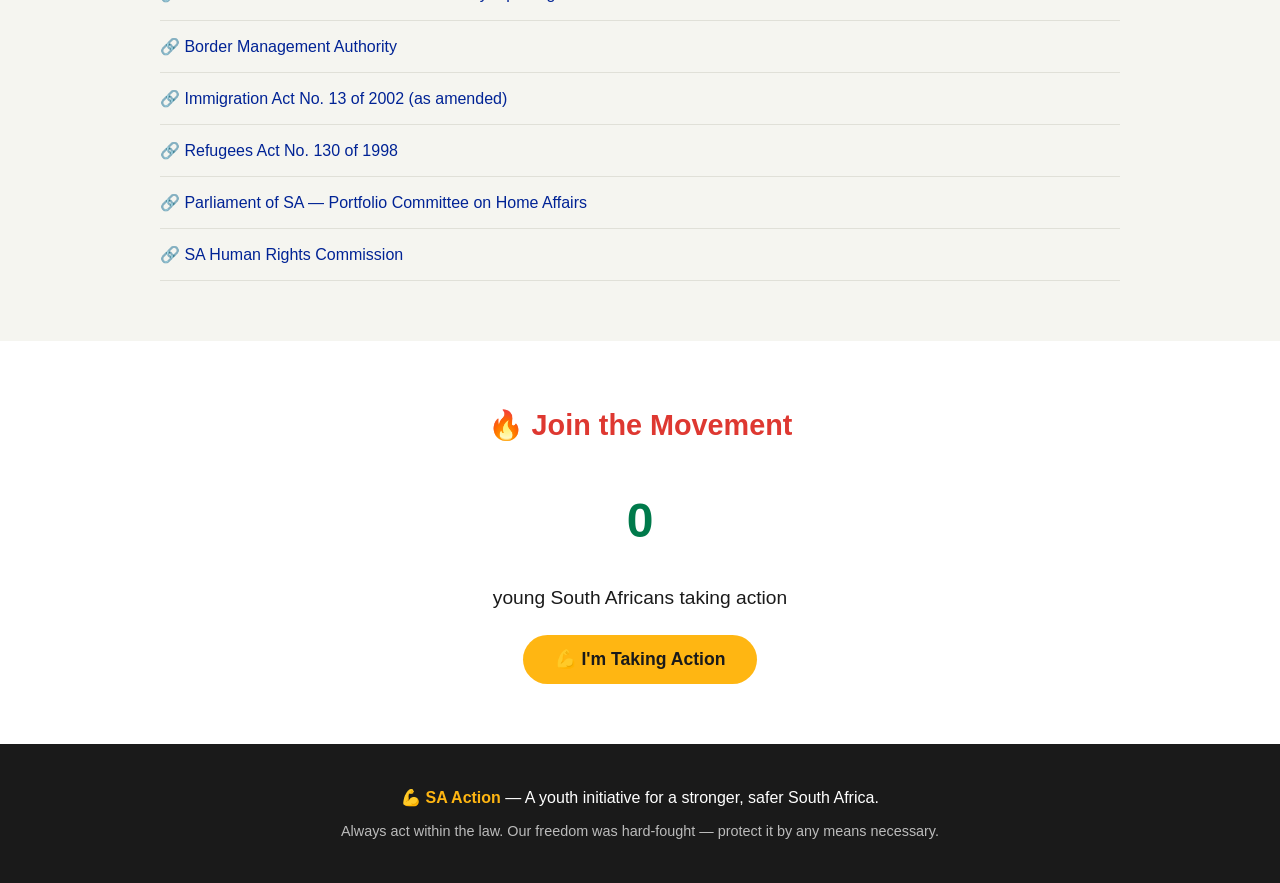
==== commit 7f4a5869: "fix: correct English - by any means necessary" ====
--- a/index.html
+++ b/index.html
@@ -154,7 +154,7 @@
 
     <footer>
         <p>💪 <strong>SA Action</strong> — A youth initiative for a stronger, safer South Africa.</p>
-        <p class="footer-note">Always act within the law. Our freedom was hard-fought — protect it by any necessary means.</p>
+        <p class="footer-note">Always act within the law. Our freedom was hard-fought — protect it by any means necessary.</p>
     </footer>
 
     <script src="script.js"></script>
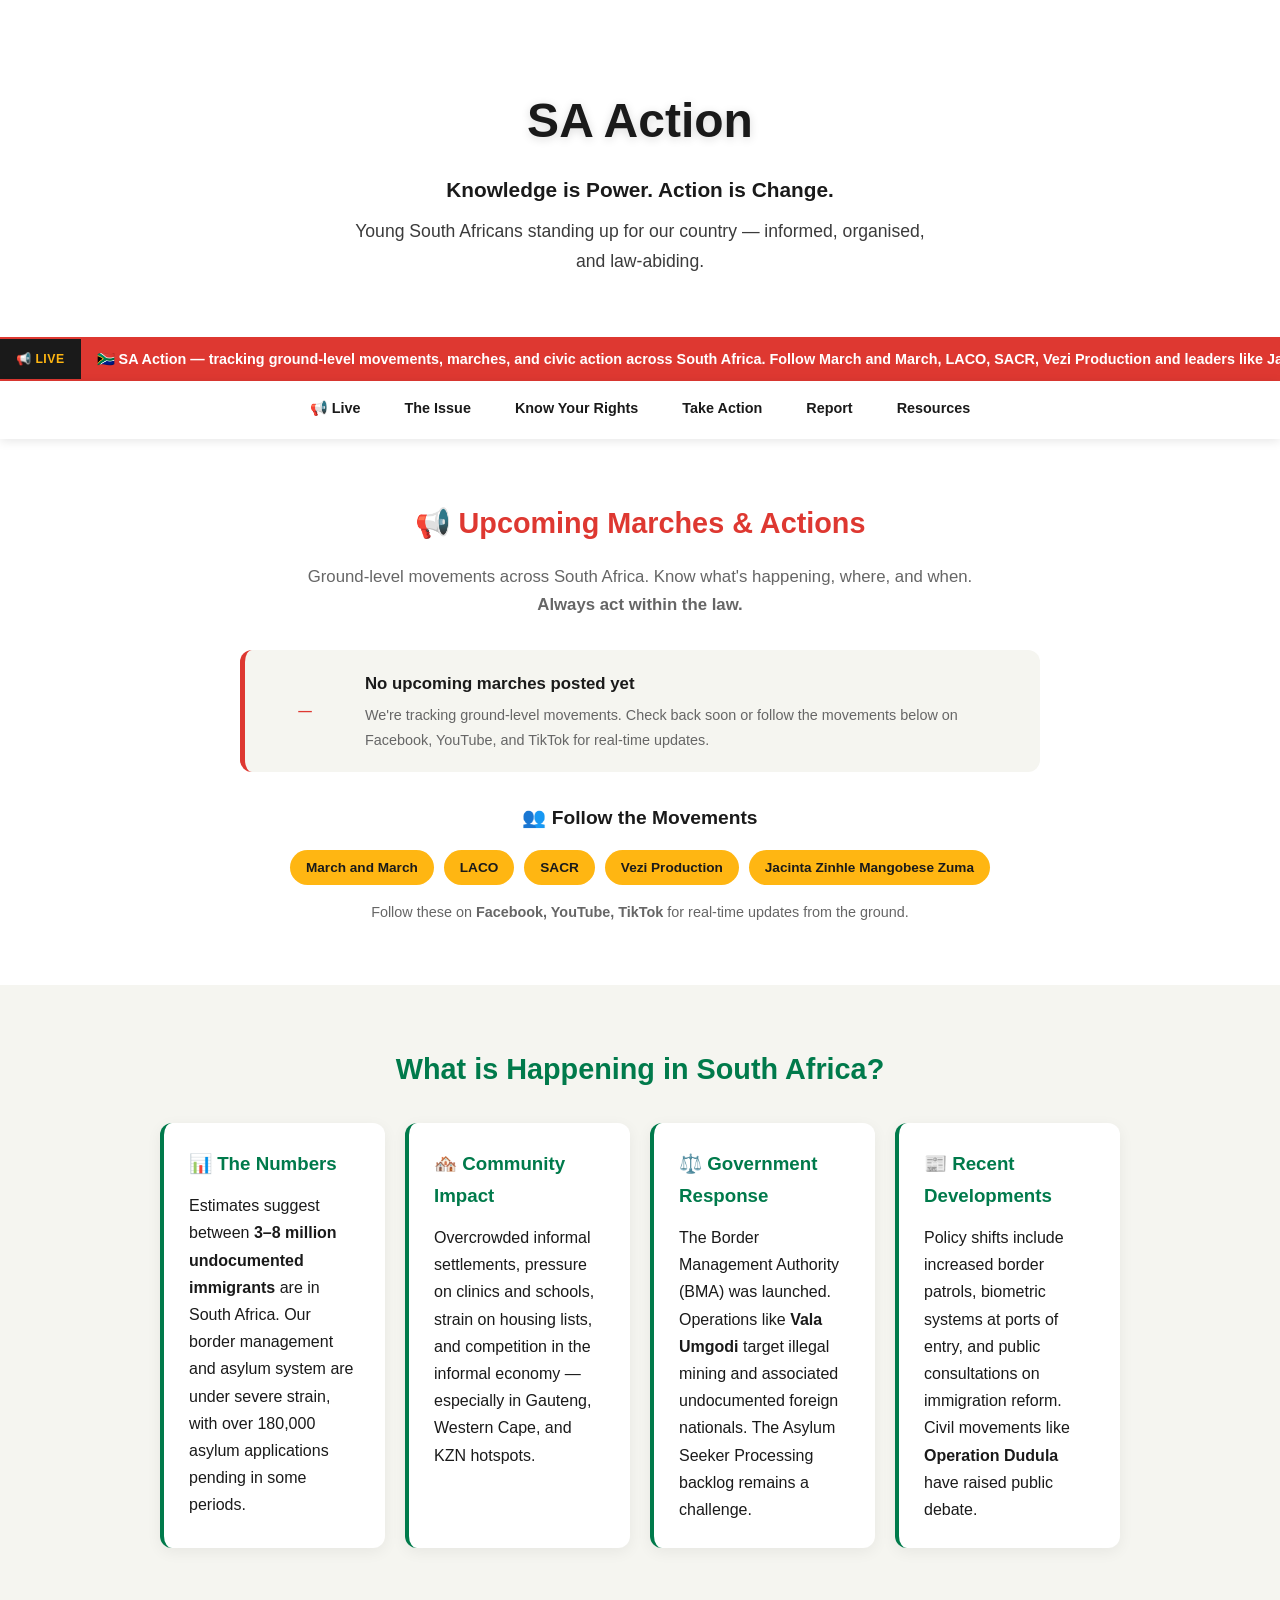
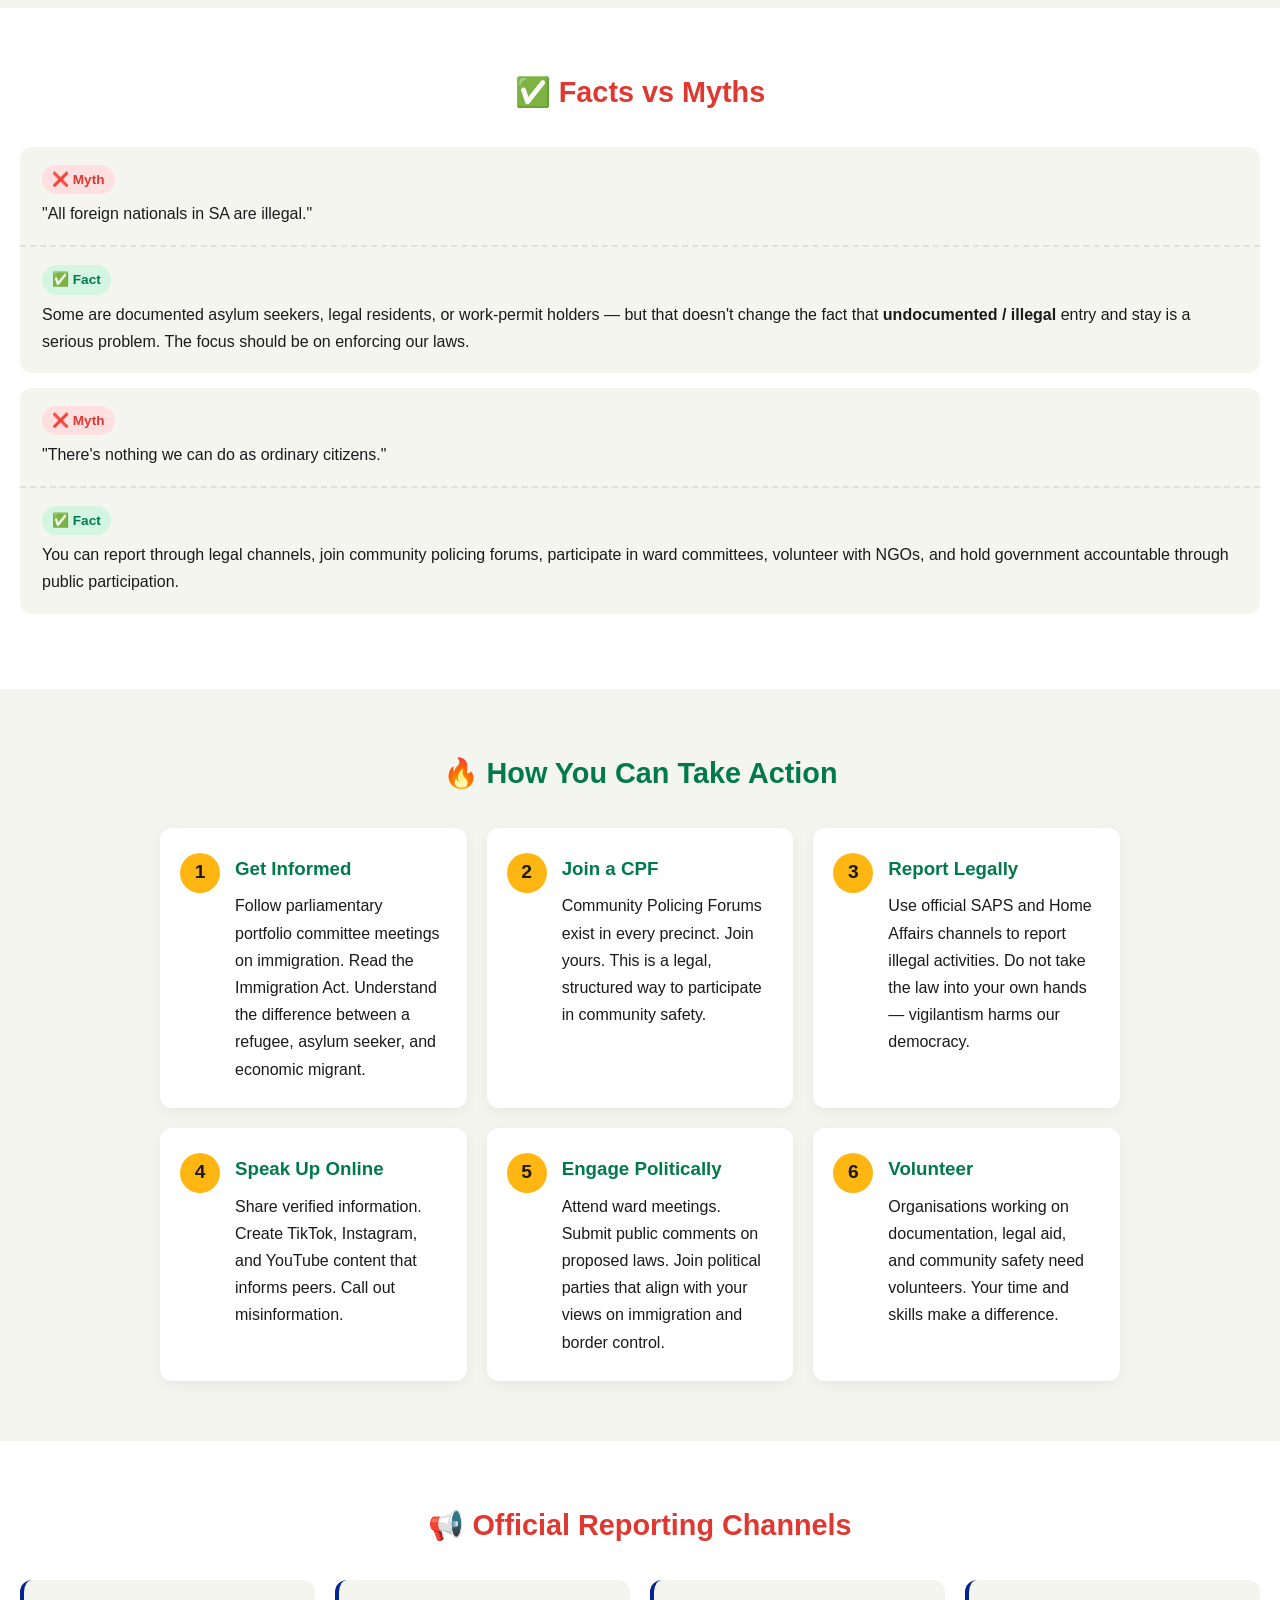
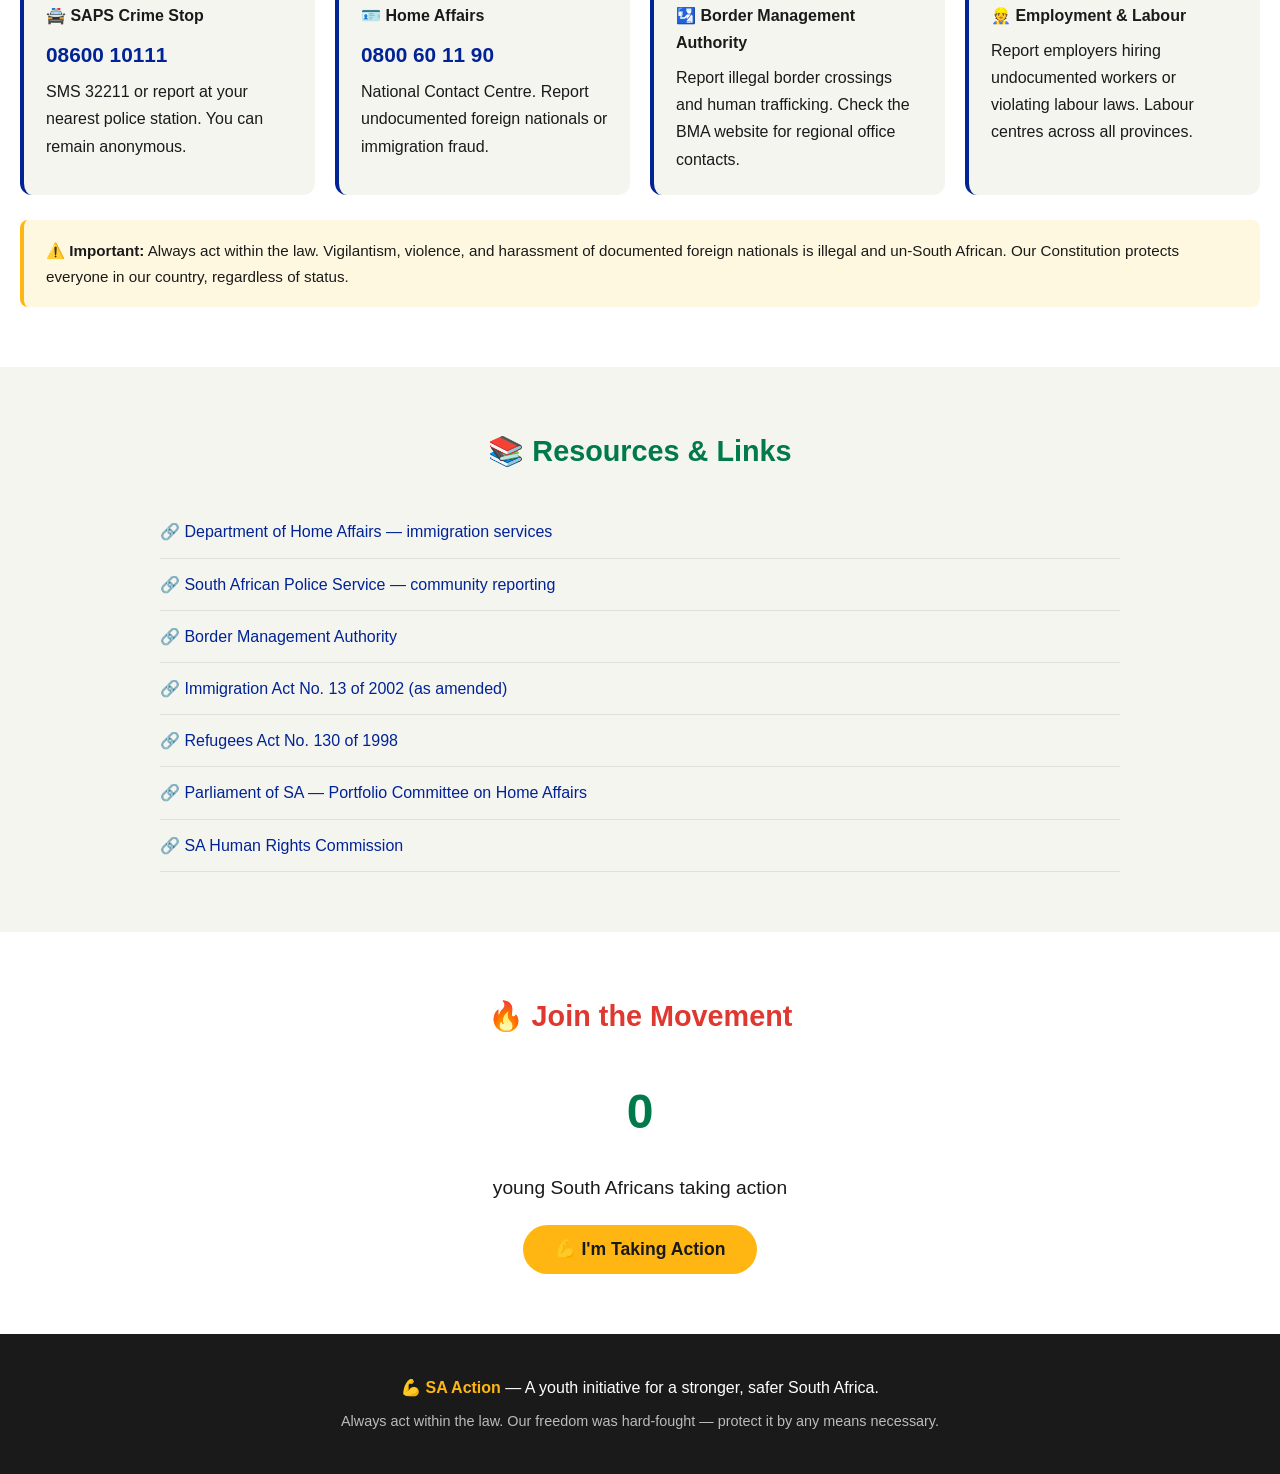
==== commit 23188e8f: "add: live events section, breaking ticker, movement tracking, tomorrow workflow" ====
--- a/index.html
+++ b/index.html
@@ -15,7 +15,16 @@
         </div>
     </header>
 
+    <!-- BREAKING NEWS TICKER -->
+    <div class="ticker-wrap" id="live">
+        <div class="ticker-label">📢 LIVE</div>
+        <div class="ticker" id="tickerText">
+            <span>🇿🇦 SA Action — tracking ground-level movements, marches, and civic action across South Africa. Follow March and March, LACO, SACR, Vezi Production and leaders like Jacinta Zinhle Mangobese Zuma for updates.</span>
+        </div>
+    </div>
+
     <nav class="nav-bar" id="navBar">
+        <a href="#live">📢 Live</a>
         <a href="#the-issue">The Issue</a>
         <a href="#know-your-rights">Know Your Rights</a>
         <a href="#take-action">Take Action</a>
@@ -24,6 +33,33 @@
     </nav>
 
     <main>
+        <!-- SECTION 0: UPCOMING MARCHES & EVENTS -->
+        <section id="upcoming" class="section alt-bg">
+            <h2>📢 Upcoming Marches & Actions</h2>
+            <p class="section-intro">Ground-level movements across South Africa. Know what's happening, where, and when. <strong>Always act within the law.</strong></p>
+            <div class="events-container" id="eventsContainer">
+                <!-- Events injected by script.js -->
+                <div class="event-card placeholder">
+                    <div class="event-date">Loading...</div>
+                    <div class="event-details">
+                        <h3>Checking for upcoming events</h3>
+                        <p>Events will appear here as we track them. Follow the movements on Facebook, YouTube, and TikTok.</p>
+                    </div>
+                </div>
+            </div>
+            <div class="follow-movements">
+                <h3>👥 Follow the Movements</h3>
+                <div class="movement-tags">
+                    <span class="tag">March and March</span>
+                    <span class="tag">LACO</span>
+                    <span class="tag">SACR</span>
+                    <span class="tag">Vezi Production</span>
+                    <span class="tag">Jacinta Zinhle Mangobese Zuma</span>
+                </div>
+                <p class="follow-note">Follow these on <strong>Facebook, YouTube, TikTok</strong> for real-time updates from the ground.</p>
+            </div>
+        </section>
+
         <!-- SECTION 1: THE ISSUE -->
         <section id="the-issue" class="section">
             <h2>What is Happening in South Africa?</h2>
--- a/style.css
+++ b/style.css
@@ -74,6 +74,145 @@
     font-weight: 500;
 }
 
+/* ===== Breaking News Ticker ===== */
+.ticker-wrap {
+    display: flex;
+    align-items: center;
+    background: var(--red);
+    color: var(--white);
+    padding: 0;
+    font-size: 0.9em;
+    font-weight: 600;
+    overflow: hidden;
+    position: relative;
+}
+
+.ticker-label {
+    background: var(--black);
+    color: var(--gold);
+    padding: 10px 16px;
+    font-weight: 800;
+    font-size: 0.85em;
+    white-space: nowrap;
+    letter-spacing: 0.5px;
+}
+
+.ticker {
+    flex: 1;
+    overflow: hidden;
+    padding: 10px 16px;
+    white-space: nowrap;
+}
+
+.ticker span {
+    display: inline-block;
+    animation: ticker-scroll 25s linear infinite;
+    padding-right: 60px;
+}
+
+@keyframes ticker-scroll {
+    0% { transform: translateX(100%); }
+    100% { transform: translateX(-100%); }
+}
+
+/* ===== Upcoming Events ===== */
+.section-intro {
+    text-align: center;
+    max-width: 700px;
+    margin: -15px auto 30px;
+    font-size: 1.05em;
+    color: var(--gray);
+}
+
+.events-container {
+    display: flex;
+    flex-direction: column;
+    gap: 15px;
+    max-width: 800px;
+    margin: 0 auto 30px;
+}
+
+.event-card {
+    display: flex;
+    gap: 20px;
+    background: var(--off-white);
+    border-radius: 12px;
+    padding: 20px;
+    border-left: 5px solid var(--red);
+    transition: transform 0.2s;
+}
+
+.event-card:hover {
+    transform: translateX(5px);
+}
+
+.event-date {
+    min-width: 80px;
+    text-align: center;
+    font-weight: 700;
+    font-size: 0.85em;
+    color: var(--red);
+    display: flex;
+    flex-direction: column;
+    justify-content: center;
+}
+
+.event-date .day {
+    font-size: 1.8em;
+    line-height: 1;
+}
+
+.event-details h3 {
+    margin-bottom: 5px;
+    font-size: 1.05em;
+}
+
+.event-details p {
+    font-size: 0.9em;
+    color: var(--gray);
+}
+
+.event-details .event-location {
+    font-size: 0.85em;
+    color: var(--blue);
+    font-weight: 600;
+    margin-top: 5px;
+}
+
+/* ===== Follow Movements ===== */
+.follow-movements {
+    text-align: center;
+    margin-top: 30px;
+}
+
+.follow-movements h3 {
+    margin-bottom: 15px;
+    font-size: 1.2em;
+}
+
+.movement-tags {
+    display: flex;
+    flex-wrap: wrap;
+    justify-content: center;
+    gap: 10px;
+    margin-bottom: 15px;
+}
+
+.tag {
+    background: var(--gold);
+    color: var(--black);
+    padding: 6px 16px;
+    border-radius: 50px;
+    font-weight: 700;
+    font-size: 0.85em;
+    cursor: default;
+}
+
+.follow-note {
+    font-size: 0.9em;
+    color: var(--gray);
+}
+
 /* ===== Navigation ===== */
 .nav-bar {
     background: var(--white);
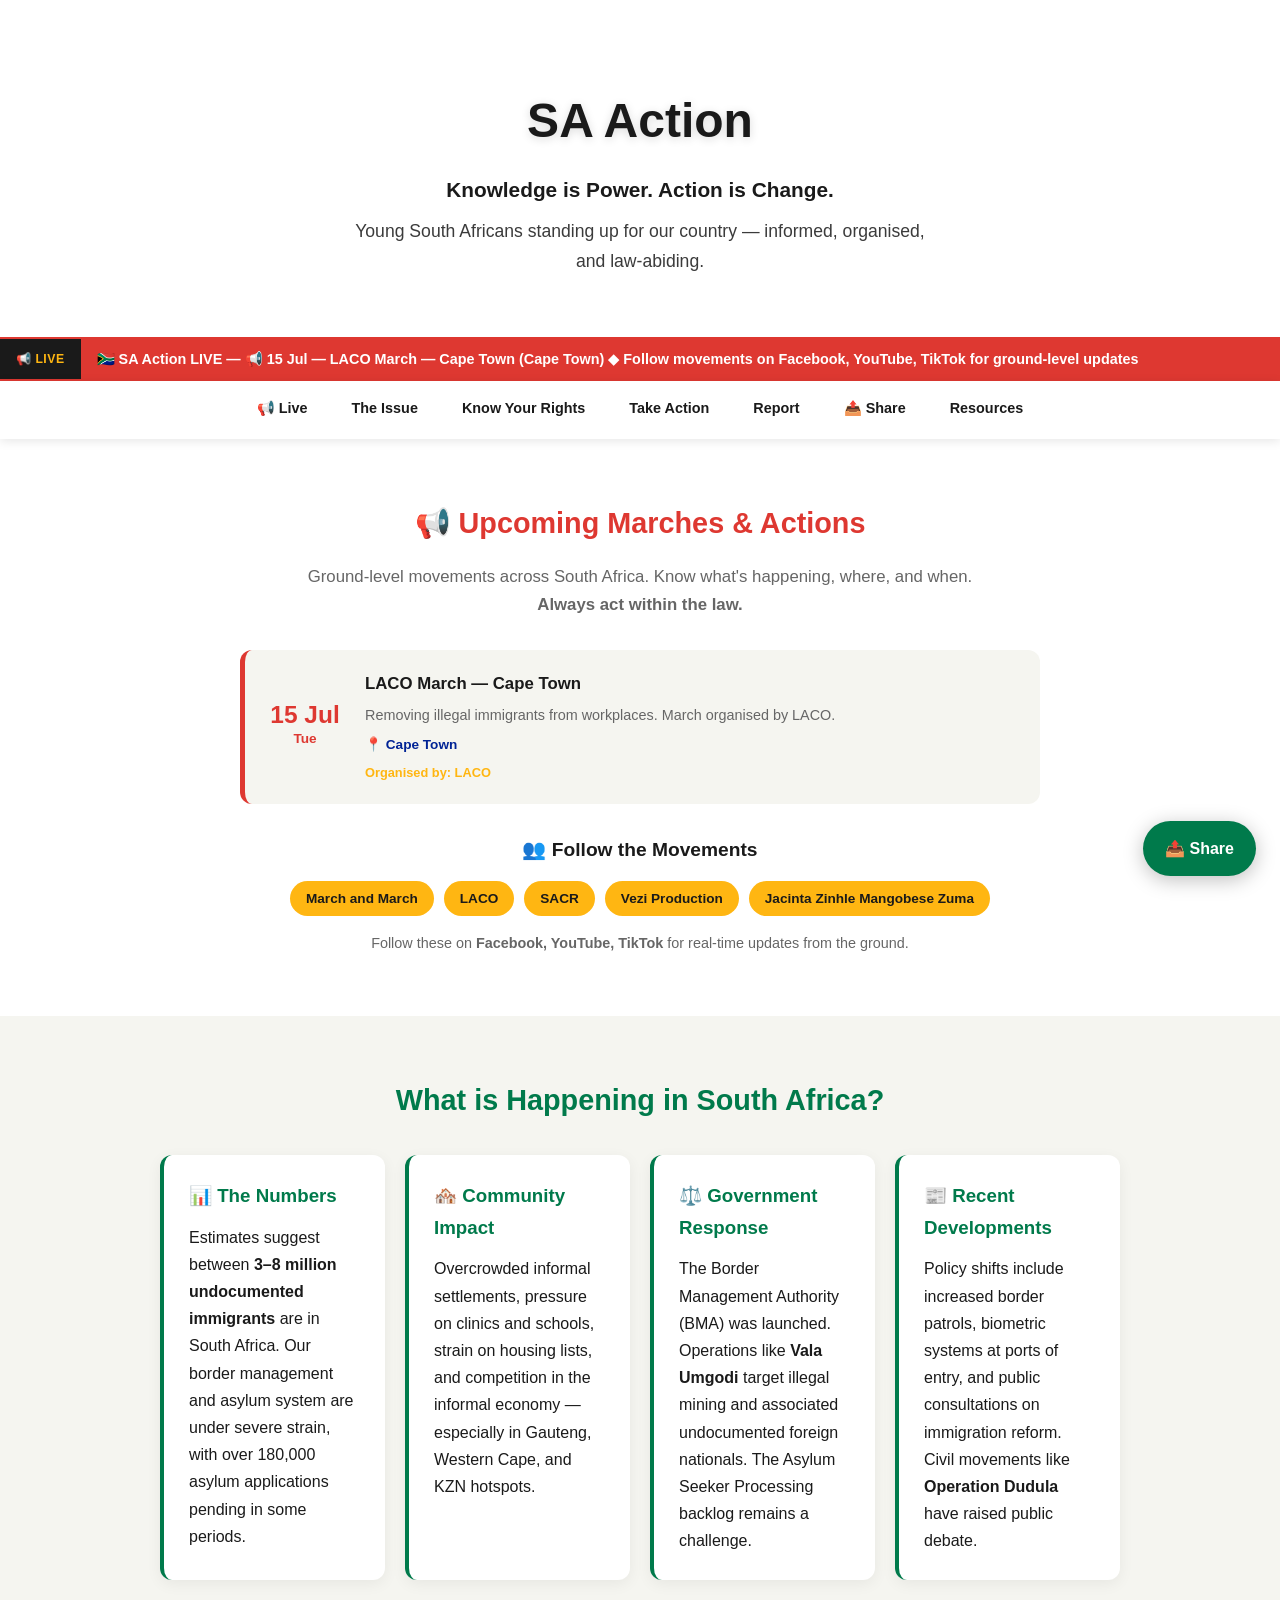
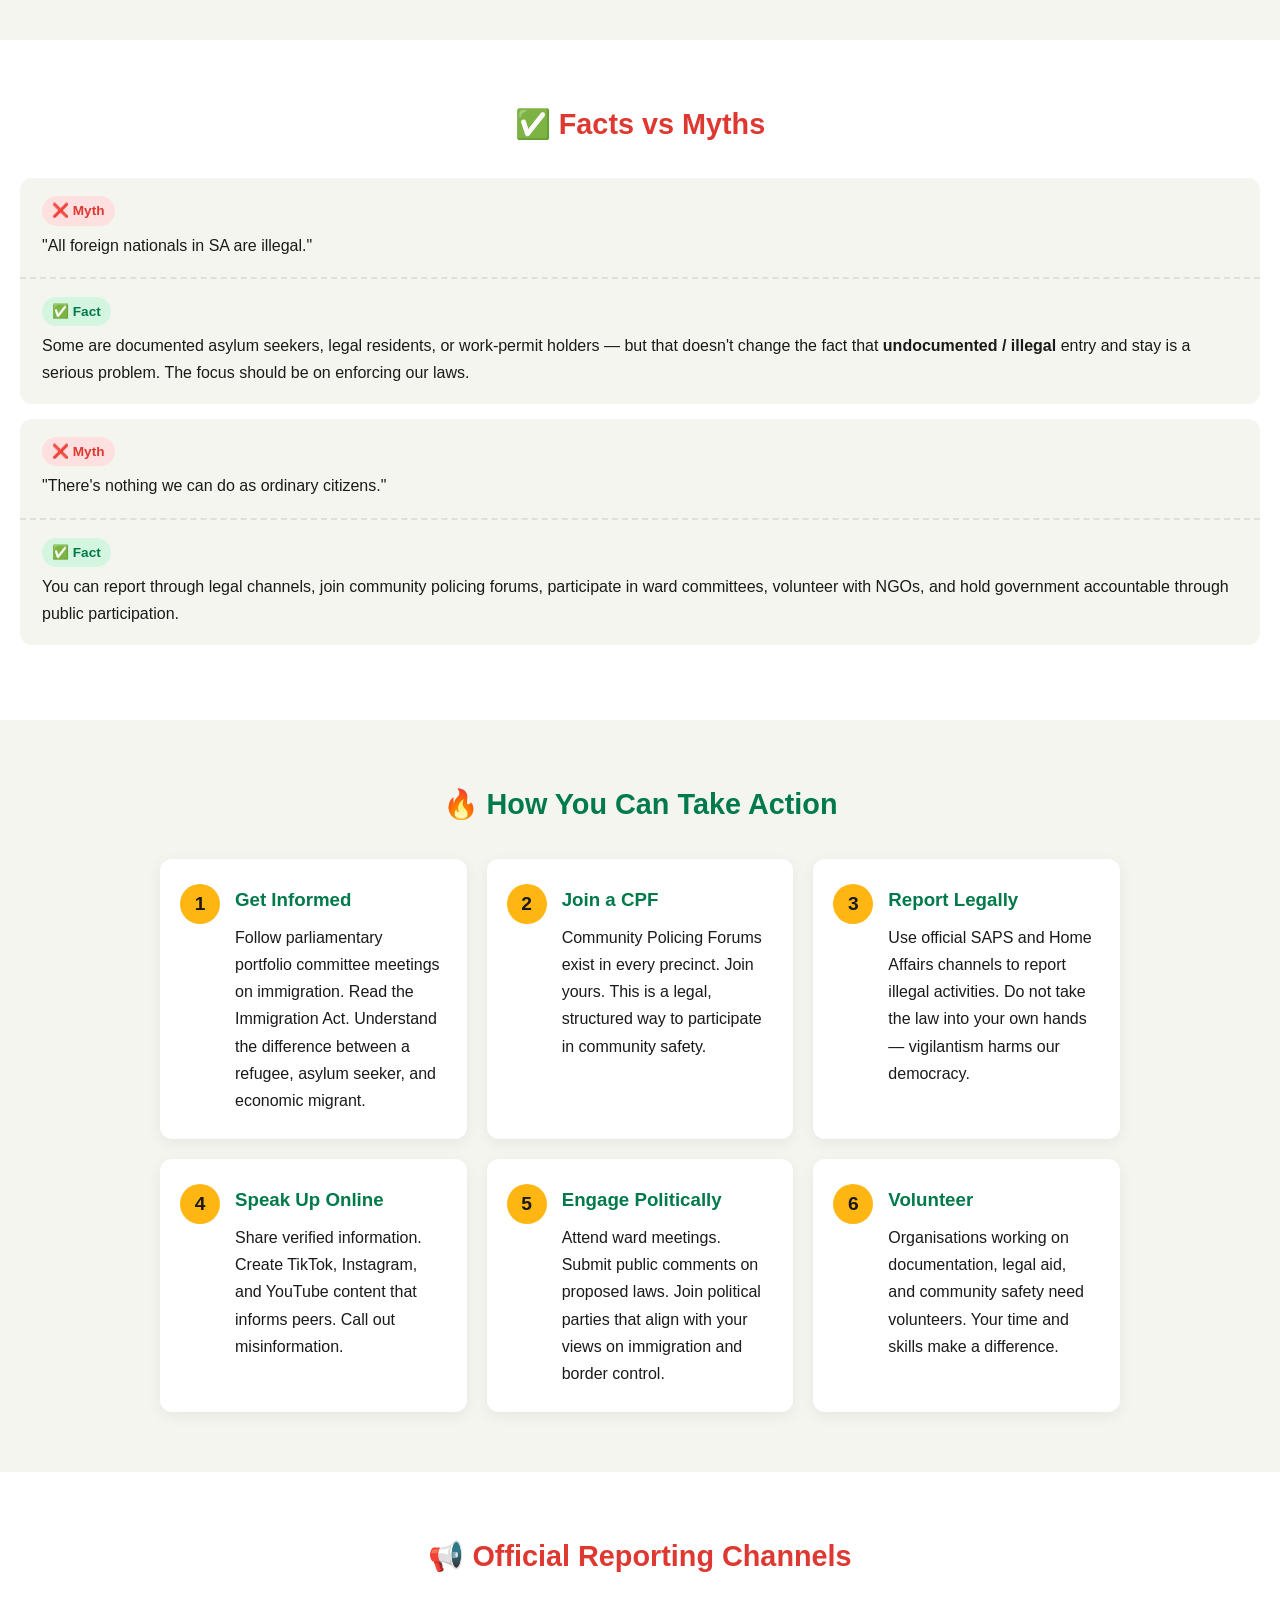
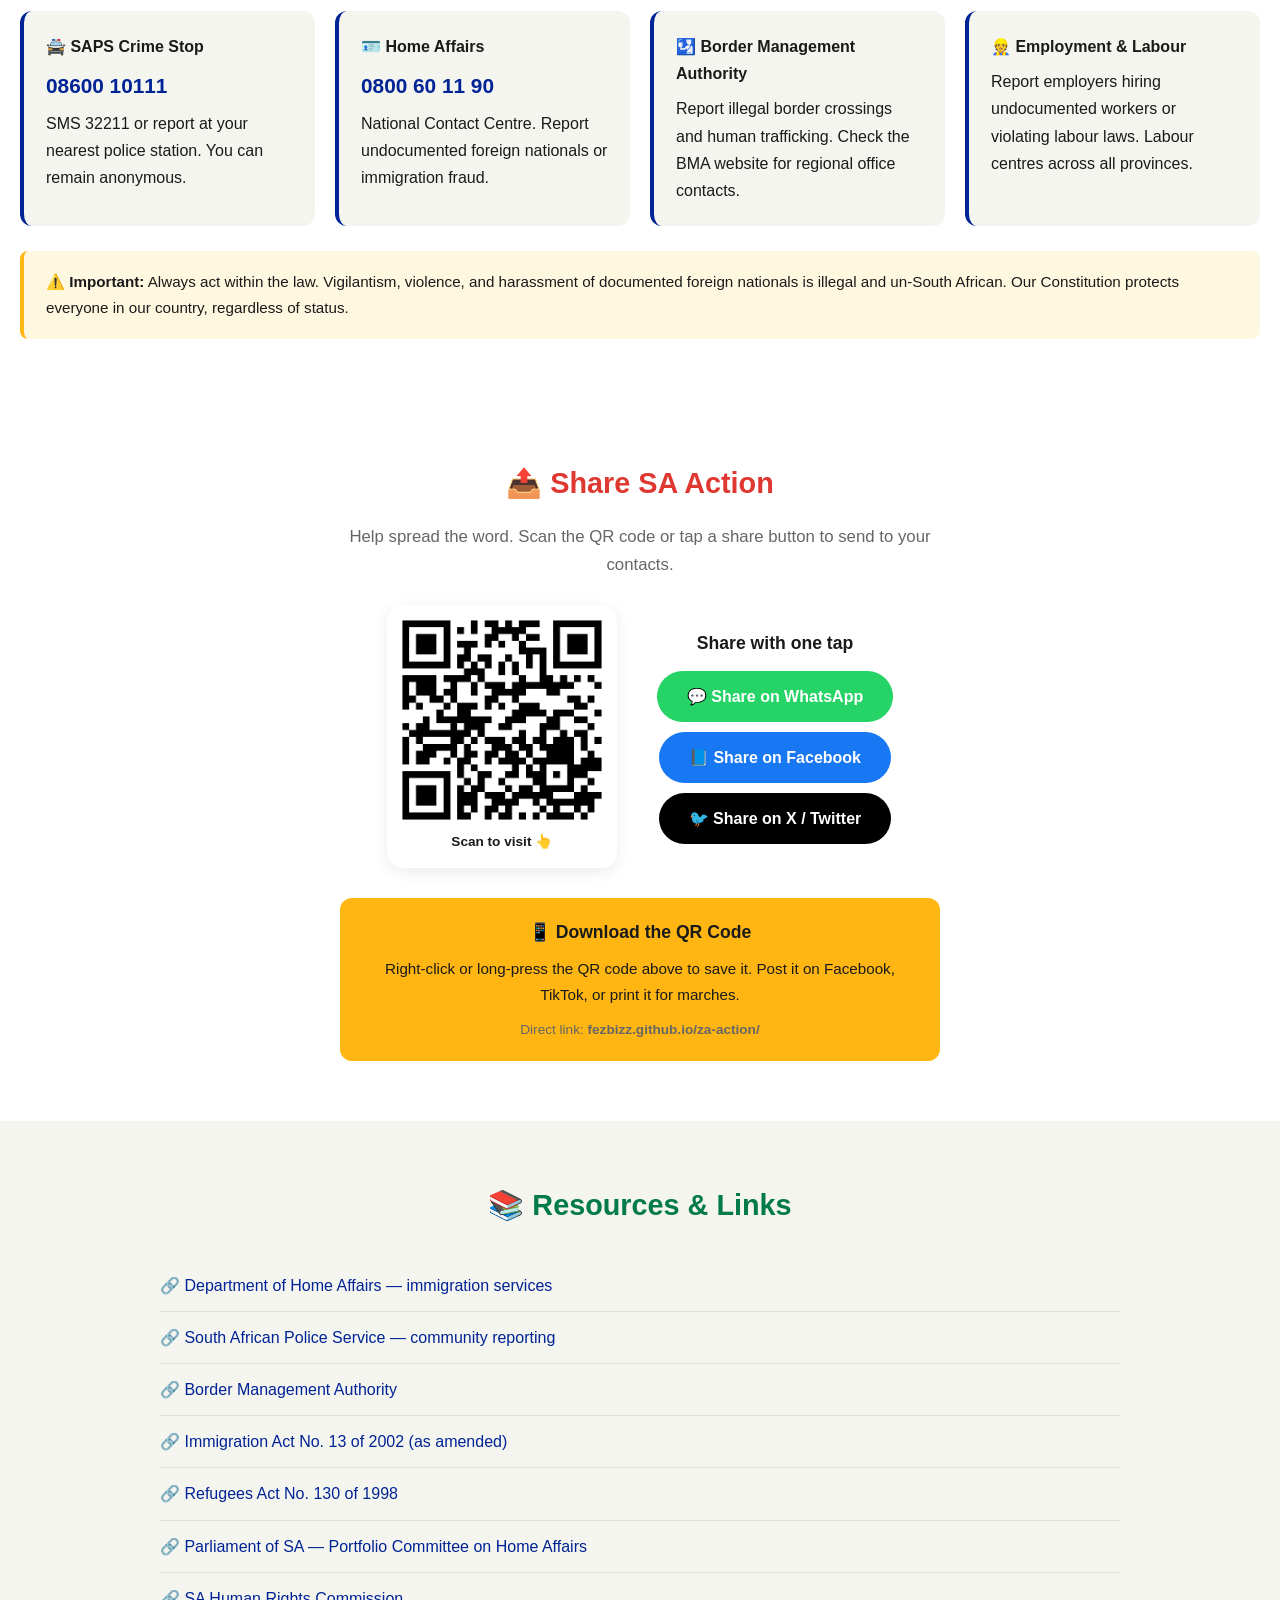
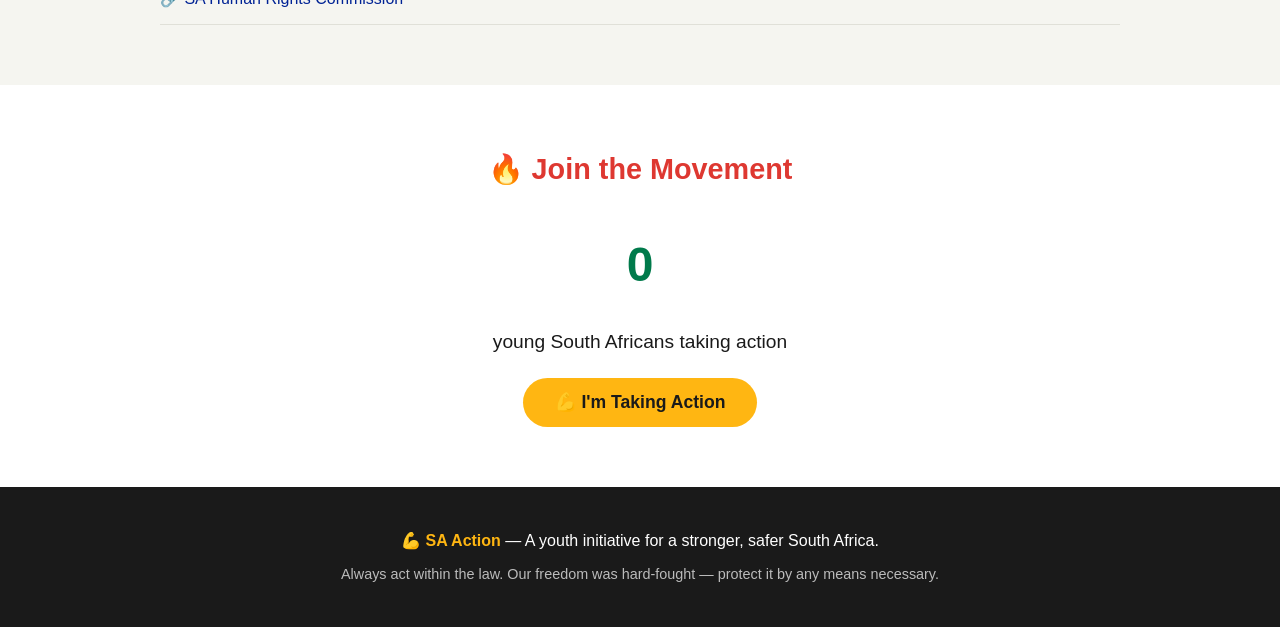
==== commit 98e78c9d: "add: share button, QR code section, share poster, viral strategy" ====
--- a/index.html
+++ b/index.html
@@ -29,6 +29,7 @@
         <a href="#know-your-rights">Know Your Rights</a>
         <a href="#take-action">Take Action</a>
         <a href="#report">Report</a>
+        <a href="#share">📤 Share</a>
         <a href="#resources">Resources</a>
     </nav>
 
@@ -174,6 +175,31 @@
         </section>
 
         <!-- SECTION 5: RESOURCES -->
+        <section id="share" class="section alt-bg">
+            <h2>📤 Share SA Action</h2>
+            <p style="text-align:center;max-width:600px;margin:-15px auto 25px;color:var(--gray);font-size:1.05em;">Help spread the word. Scan the QR code or tap a share button to send to your contacts.</p>
+            <div style="display:flex;flex-wrap:wrap;justify-content:center;align-items:center;gap:40px;max-width:700px;margin:0 auto;">
+                <div style="background:#fff;padding:15px;border-radius:16px;box-shadow:0 4px 15px rgba(0,0,0,0.08);text-align:center;">
+                    <img src="qr-code.png" alt="Scan to visit SA Action" style="width:200px;height:200px;display:block;">
+                    <p style="margin:10px 0 0;font-weight:600;font-size:0.85em;">Scan to visit 👆</p>
+                </div>
+                <div style="text-align:center;">
+                    <p style="font-weight:700;font-size:1.1em;margin-bottom:12px;">Share with one tap</p>
+                    <div style="display:flex;flex-direction:column;gap:10px;align-items:center;">
+                        <a href="https://wa.me/?text=%F0%9F%87%BF%F0%9F%A6%AA%20SA%20Action%20%E2%80%94%20tracking%20ground-level%20marches%20across%20South%20Africa.%20Check%20it%20out%3A%20https%3A%2F%2Ffezbizz.github.io%2Fza-action%2F" target="_blank" style="background:#25D366;color:#fff;text-decoration:none;padding:12px 30px;border-radius:50px;font-weight:700;font-size:1em;">💬 Share on WhatsApp</a>
+                        <a href="https://www.facebook.com/sharer/sharer.php?u=https%3A%2F%2Ffezbizz.github.io%2Fza-action%2F" target="_blank" style="background:#1877F2;color:#fff;text-decoration:none;padding:12px 30px;border-radius:50px;font-weight:700;font-size:1em;">📘 Share on Facebook</a>
+                        <a href="https://twitter.com/intent/tweet?text=%F0%9F%87%BF%F0%9F%A6%AA%20SA%20Action%20%E2%80%94%20tracking%20ground-level%20marches%20across%20South%20Africa&url=https%3A%2F%2Ffezbizz.github.io%2Fza-action%2F" target="_blank" style="background:#000;color:#fff;text-decoration:none;padding:12px 30px;border-radius:50px;font-weight:700;font-size:1em;">🐦 Share on X / Twitter</a>
+                    </div>
+                </div>
+            </div>
+            <div style="max-width:600px;margin:30px auto 0;text-align:center;padding:20px;background:var(--gold);border-radius:12px;">
+                <p style="font-weight:700;font-size:1.1em;margin-bottom:8px;">📱 Download the QR Code</p>
+                <p style="font-size:0.95em;">Right-click or long-press the QR code above to save it. Post it on Facebook, TikTok, or print it for marches.</p>
+                <p style="font-size:0.85em;margin-top:10px;color:var(--gray);">Direct link: <strong>fezbizz.github.io/za-action/</strong></p>
+            </div>
+        </section>
+
+        <!-- SECTION 6: RESOURCES -->
         <section id="resources" class="section">
             <h2>📚 Resources & Links</h2>
             <ul class="resource-list">
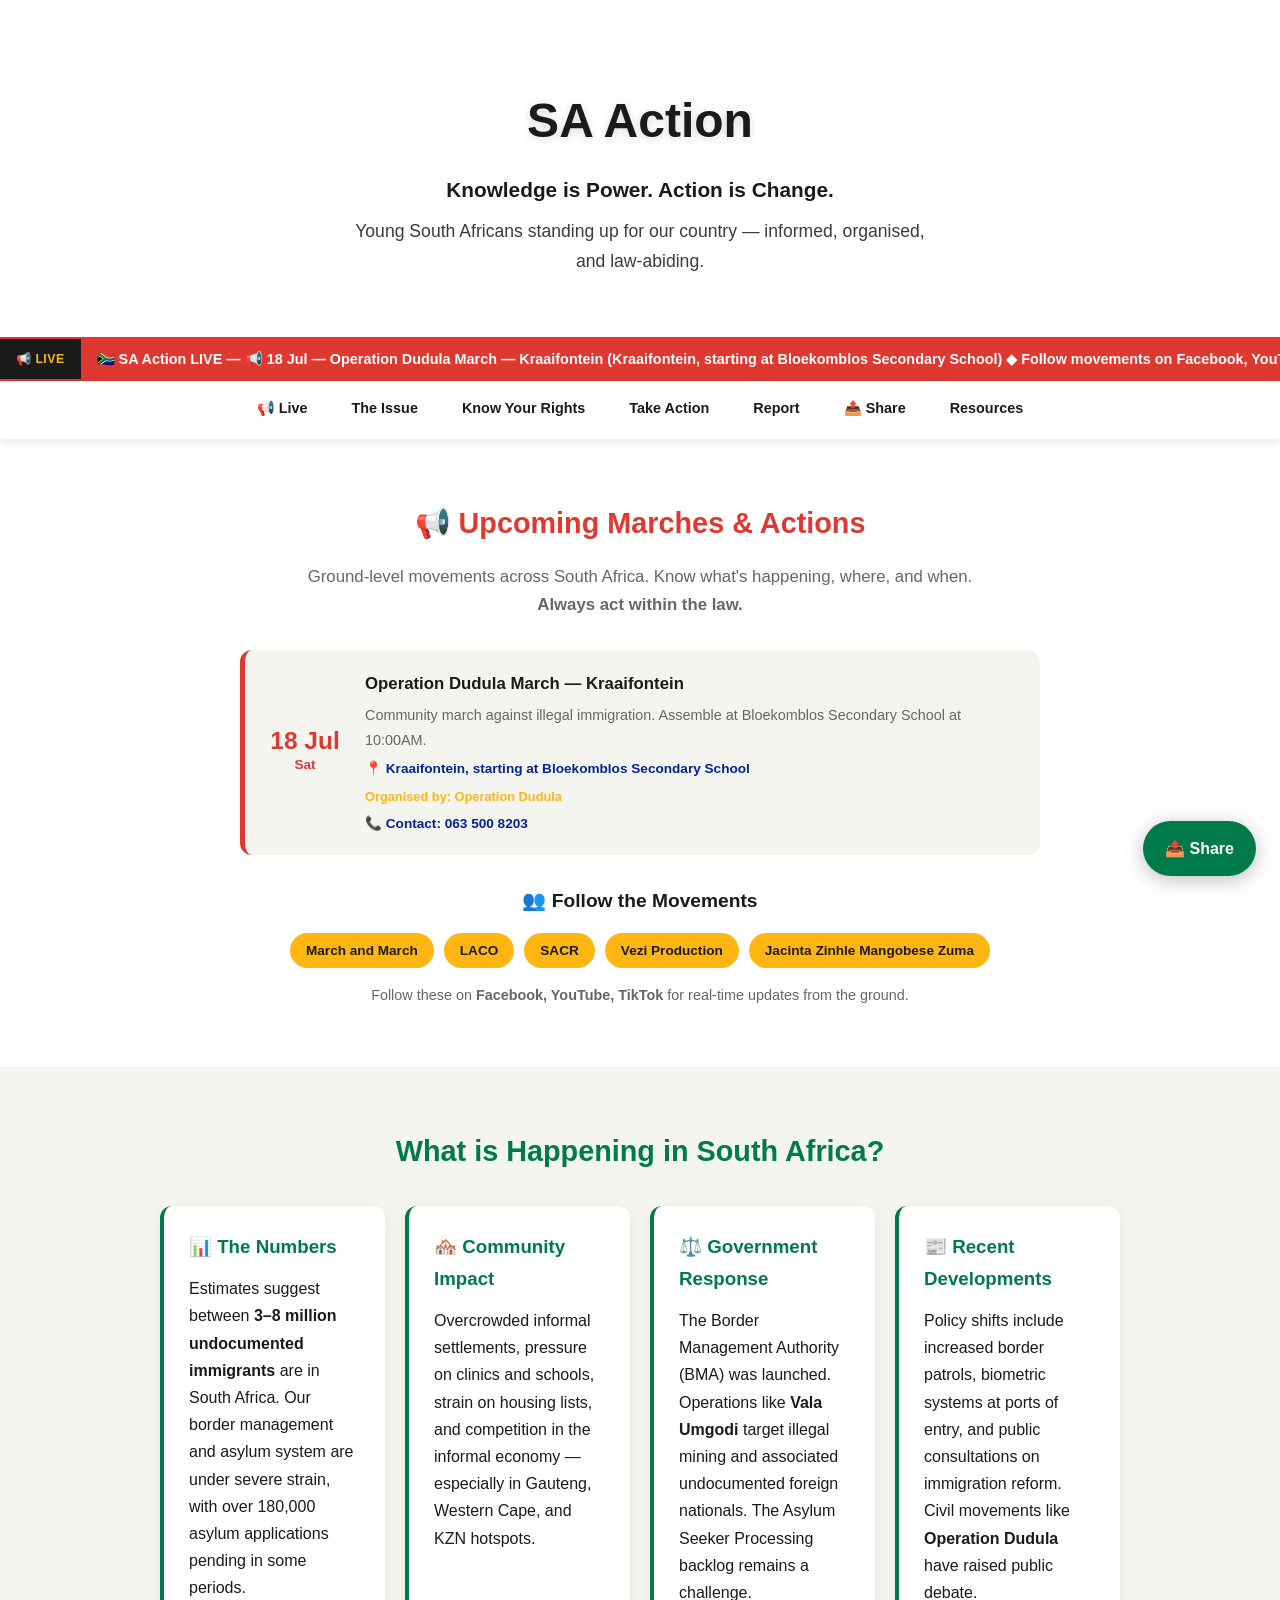
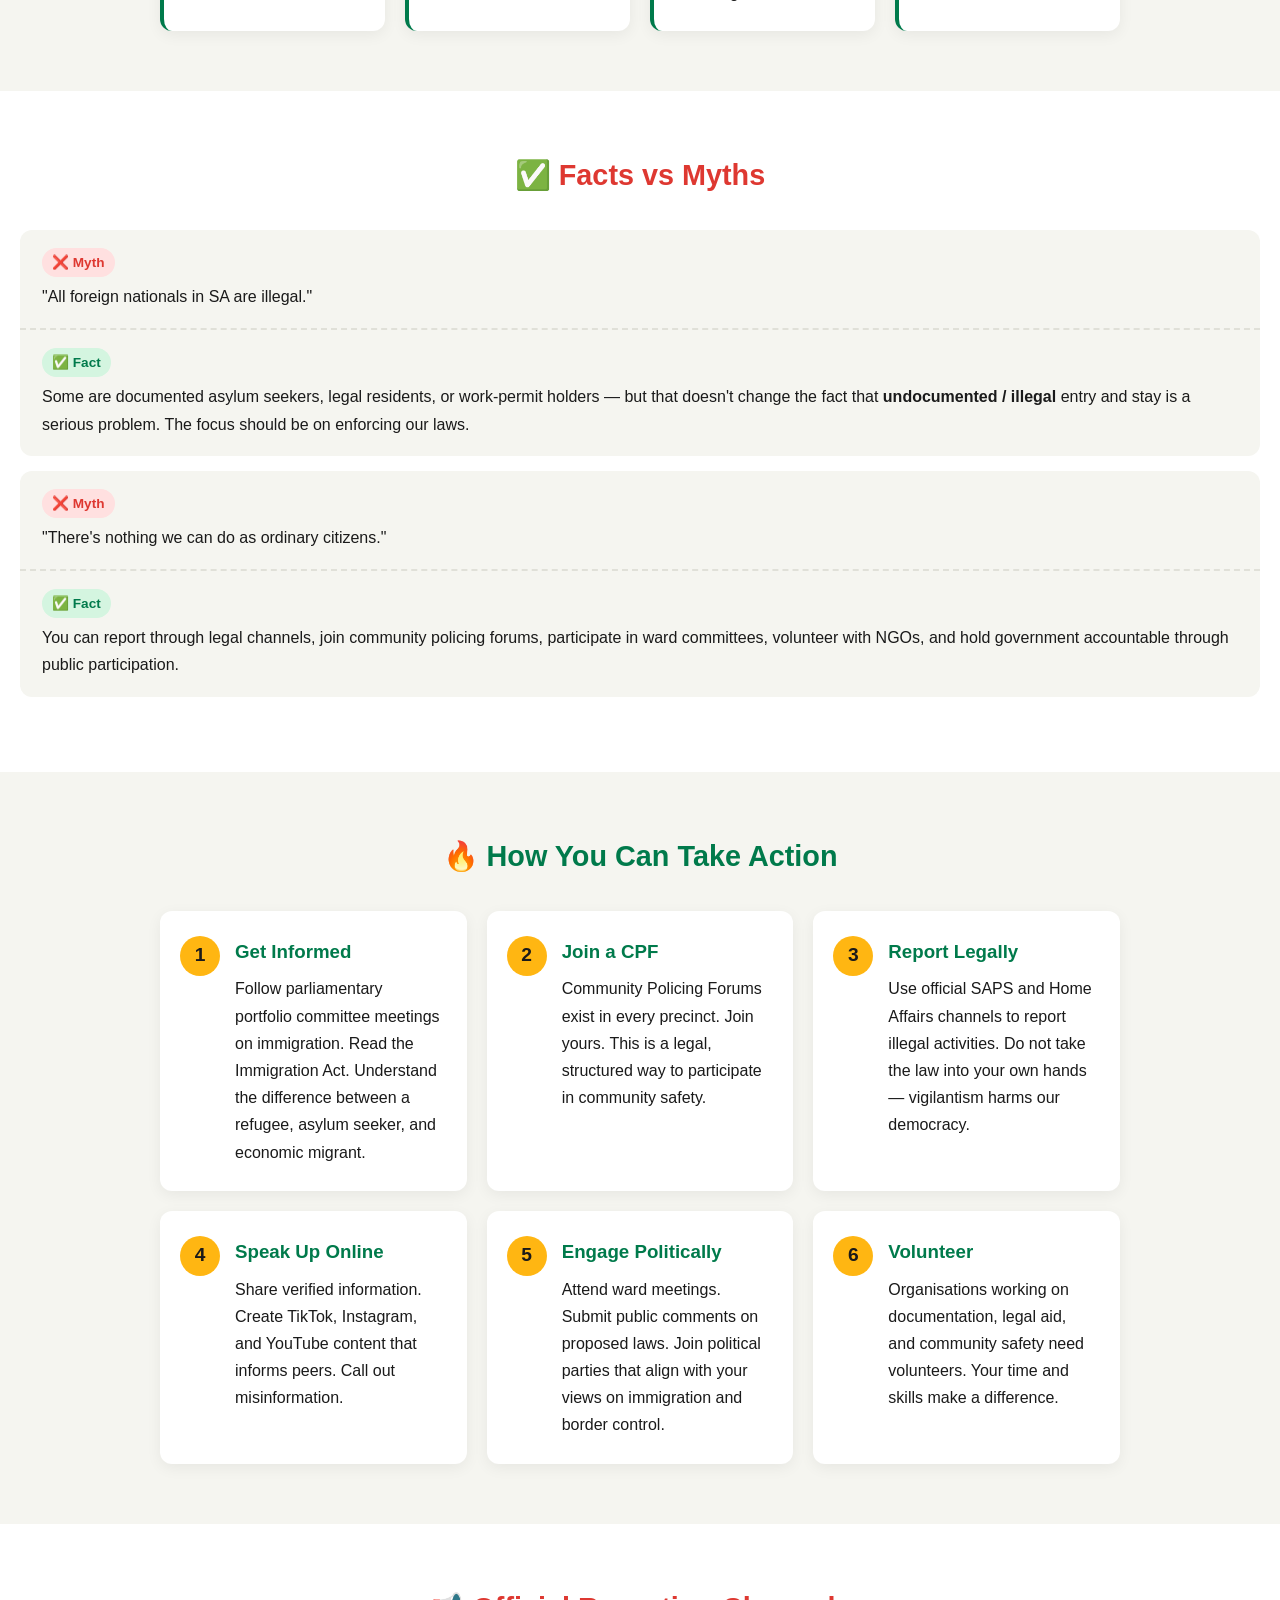
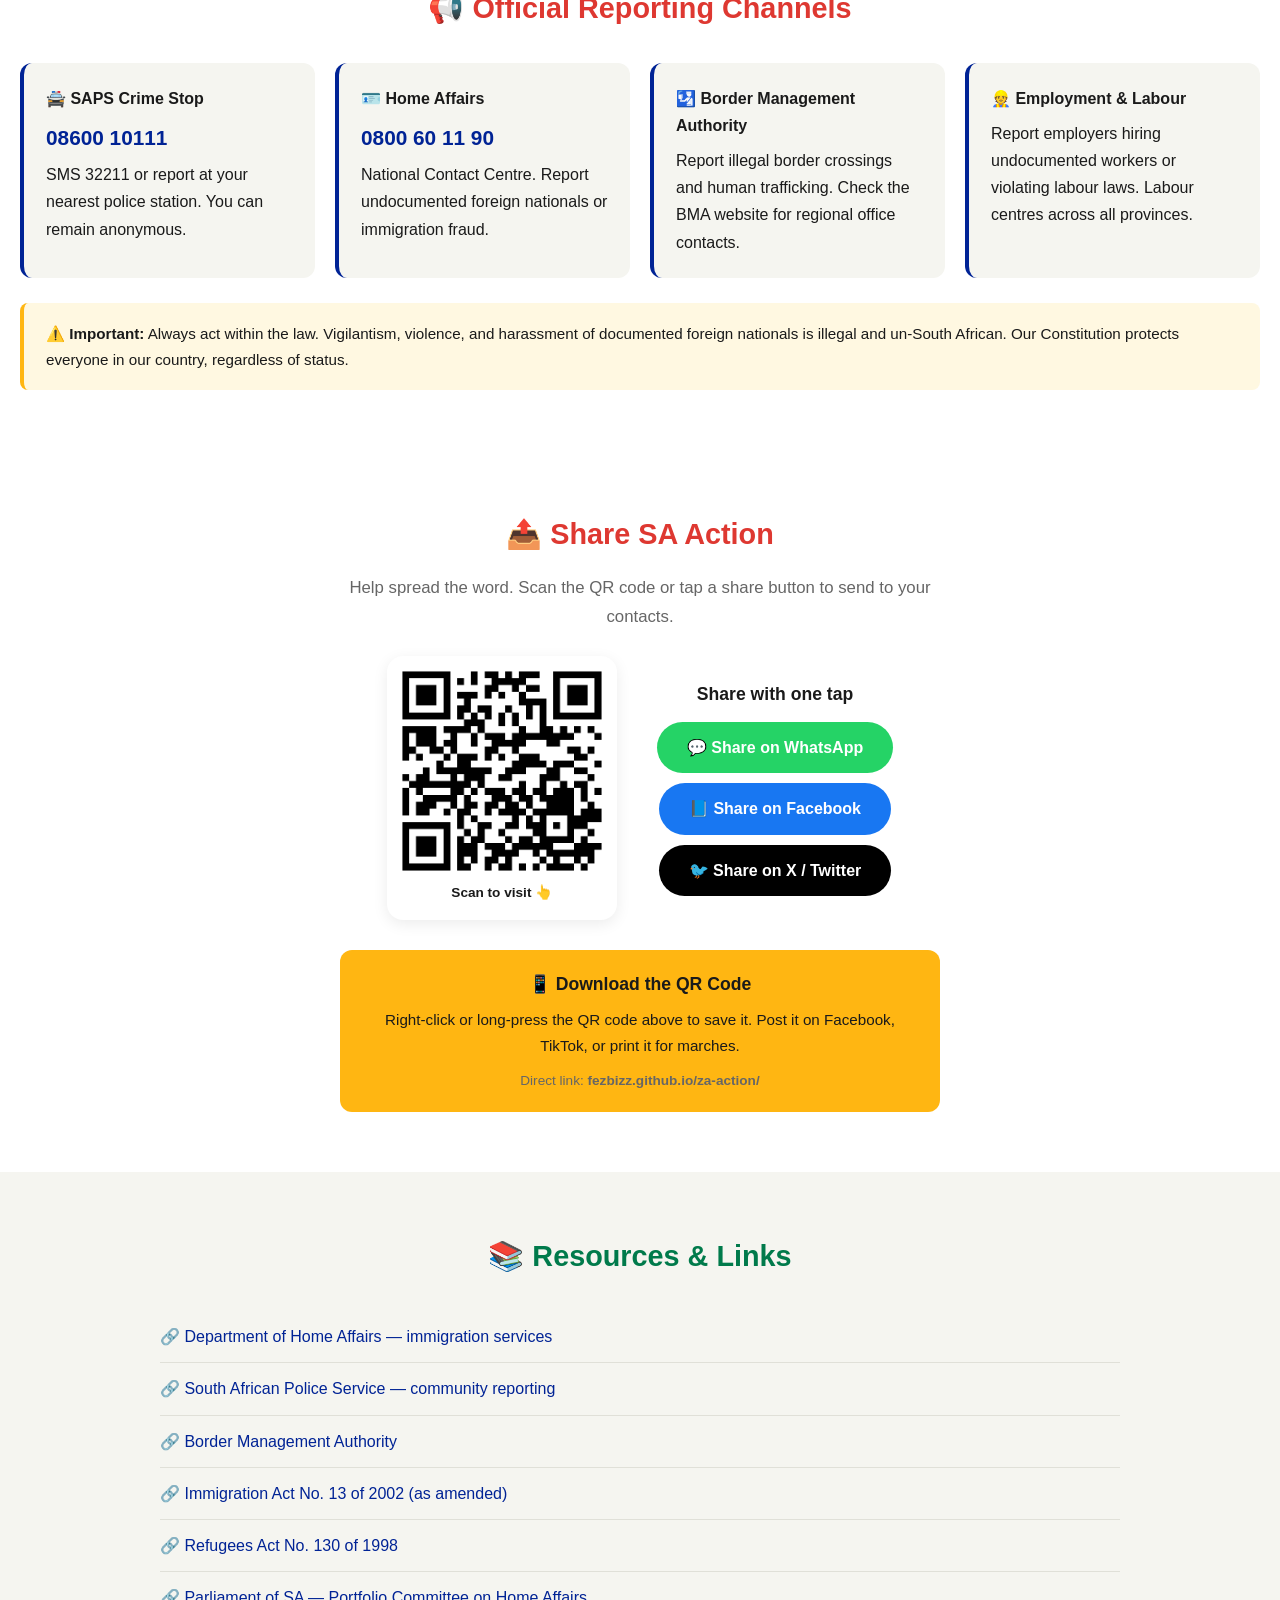
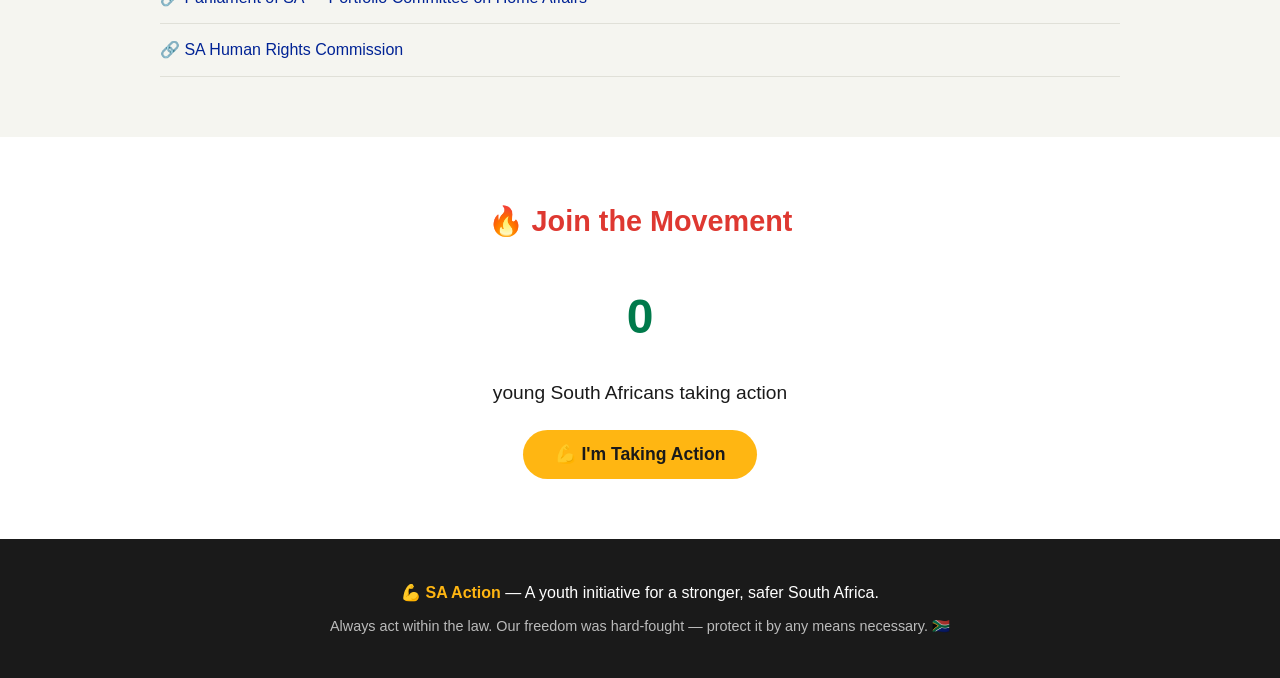
==== commit 5f73baa4: "chore: force cache refresh for gh-pages" ====
--- a/index.html
+++ b/index.html
@@ -216,7 +216,7 @@
 
     <footer>
         <p>💪 <strong>SA Action</strong> — A youth initiative for a stronger, safer South Africa.</p>
-        <p class="footer-note">Always act within the law. Our freedom was hard-fought — protect it by any means necessary.</p>
+        <p class="footer-note">Always act within the law. Our freedom was hard-fought — protect it by any means necessary. 🇿🇦</p>
     </footer>
 
     <script src="script.js"></script>
